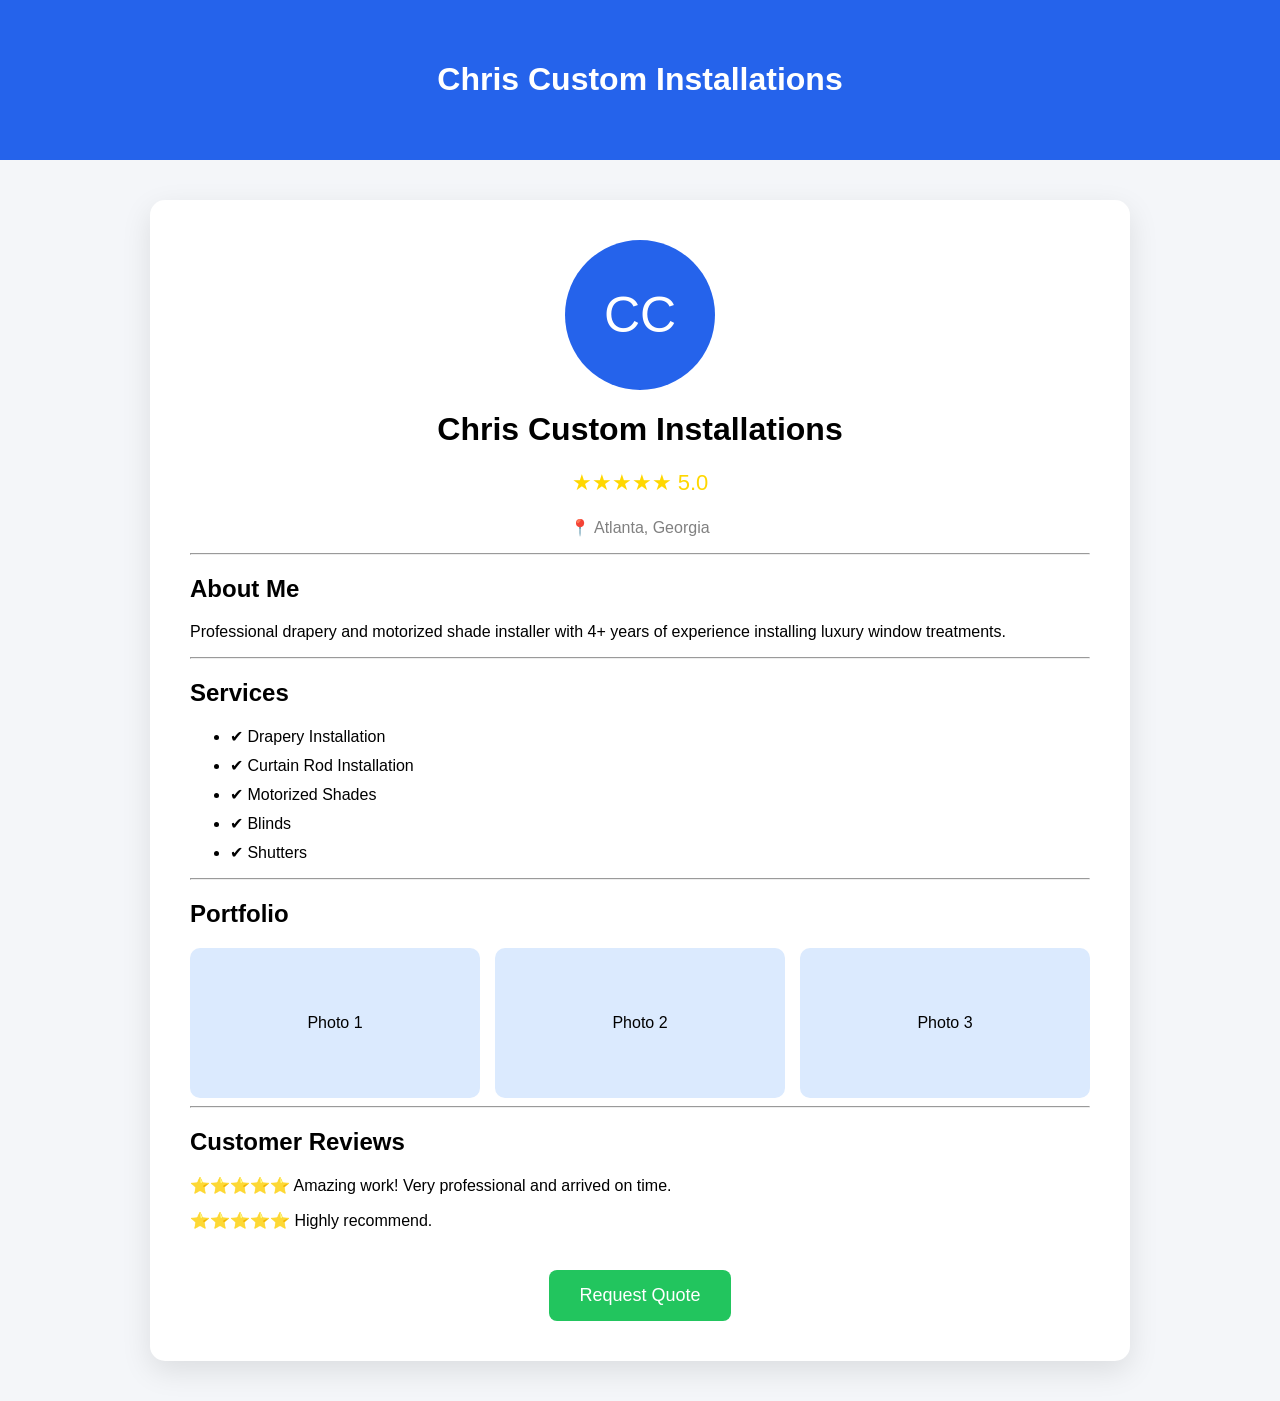
==== chris-profile.html @ 1016b338 "Add contractor profile page" ====
<!DOCTYPE html>
<html lang="en">
<head>
<meta charset="UTF-8">
<meta name="viewport" content="width=device-width, initial-scale=1.0">

<title>Chris Custom Installations</title>

<style>

body{
    margin:0;
    font-family:Arial,Helvetica,sans-serif;
    background:#f4f6f9;
}

header{
    background:#2563eb;
    color:white;
    text-align:center;
    padding:40px;
}

.profile{
    max-width:900px;
    margin:40px auto;
    background:white;
    padding:40px;
    border-radius:15px;
    box-shadow:0 10px 30px rgba(0,0,0,.1);
}

.photo{
    width:150px;
    height:150px;
    border-radius:50%;
    background:#2563eb;
    color:white;
    display:flex;
    justify-content:center;
    align-items:center;
    font-size:50px;
    margin:auto;
}

h1{
    text-align:center;
}

.rating{
    text-align:center;
    color:gold;
    font-size:22px;
}

.location{
    text-align:center;
    color:gray;
}

button{
    background:#22c55e;
    color:white;
    border:none;
    padding:15px 30px;
    border-radius:8px;
    font-size:18px;
    cursor:pointer;
}

.services li{
    margin-bottom:10px;
}

.gallery{
    display:grid;
    grid-template-columns:repeat(3,1fr);
    gap:15px;
}

.pic{
    background:#dbeafe;
    height:150px;
    border-radius:10px;
    display:flex;
    justify-content:center;
    align-items:center;
}

.quote{
    text-align:center;
    margin-top:40px;
}

</style>

</head>

<body>

<header>

<h1>Chris Custom Installations</h1>

</header>

<div class="profile">

<div class="photo">

CC

</div>

<h1>Chris Custom Installations</h1>

<p class="rating">

★★★★★ 5.0

</p>

<p class="location">

📍 Atlanta, Georgia

</p>

<hr>

<h2>About Me</h2>

<p>

Professional drapery and motorized shade installer with 4+ years of experience installing luxury window treatments.

</p>

<hr>

<h2>Services</h2>

<ul class="services">

<li>✔ Drapery Installation</li>

<li>✔ Curtain Rod Installation</li>

<li>✔ Motorized Shades</li>

<li>✔ Blinds</li>

<li>✔ Shutters</li>

</ul>

<hr>

<h2>Portfolio</h2>

<div class="gallery">

<div class="pic">Photo 1</div>

<div class="pic">Photo 2</div>

<div class="pic">Photo 3</div>

</div>

<hr>

<h2>Customer Reviews</h2>

<p>

⭐⭐⭐⭐⭐

Amazing work! Very professional and arrived on time.

</p>

<p>

⭐⭐⭐⭐⭐

Highly recommend.

</p>

<div class="quote">

<button onclick="alert('Quote system coming soon!')">

Request Quote

</button>

</div>

</div>

</body>

</html>
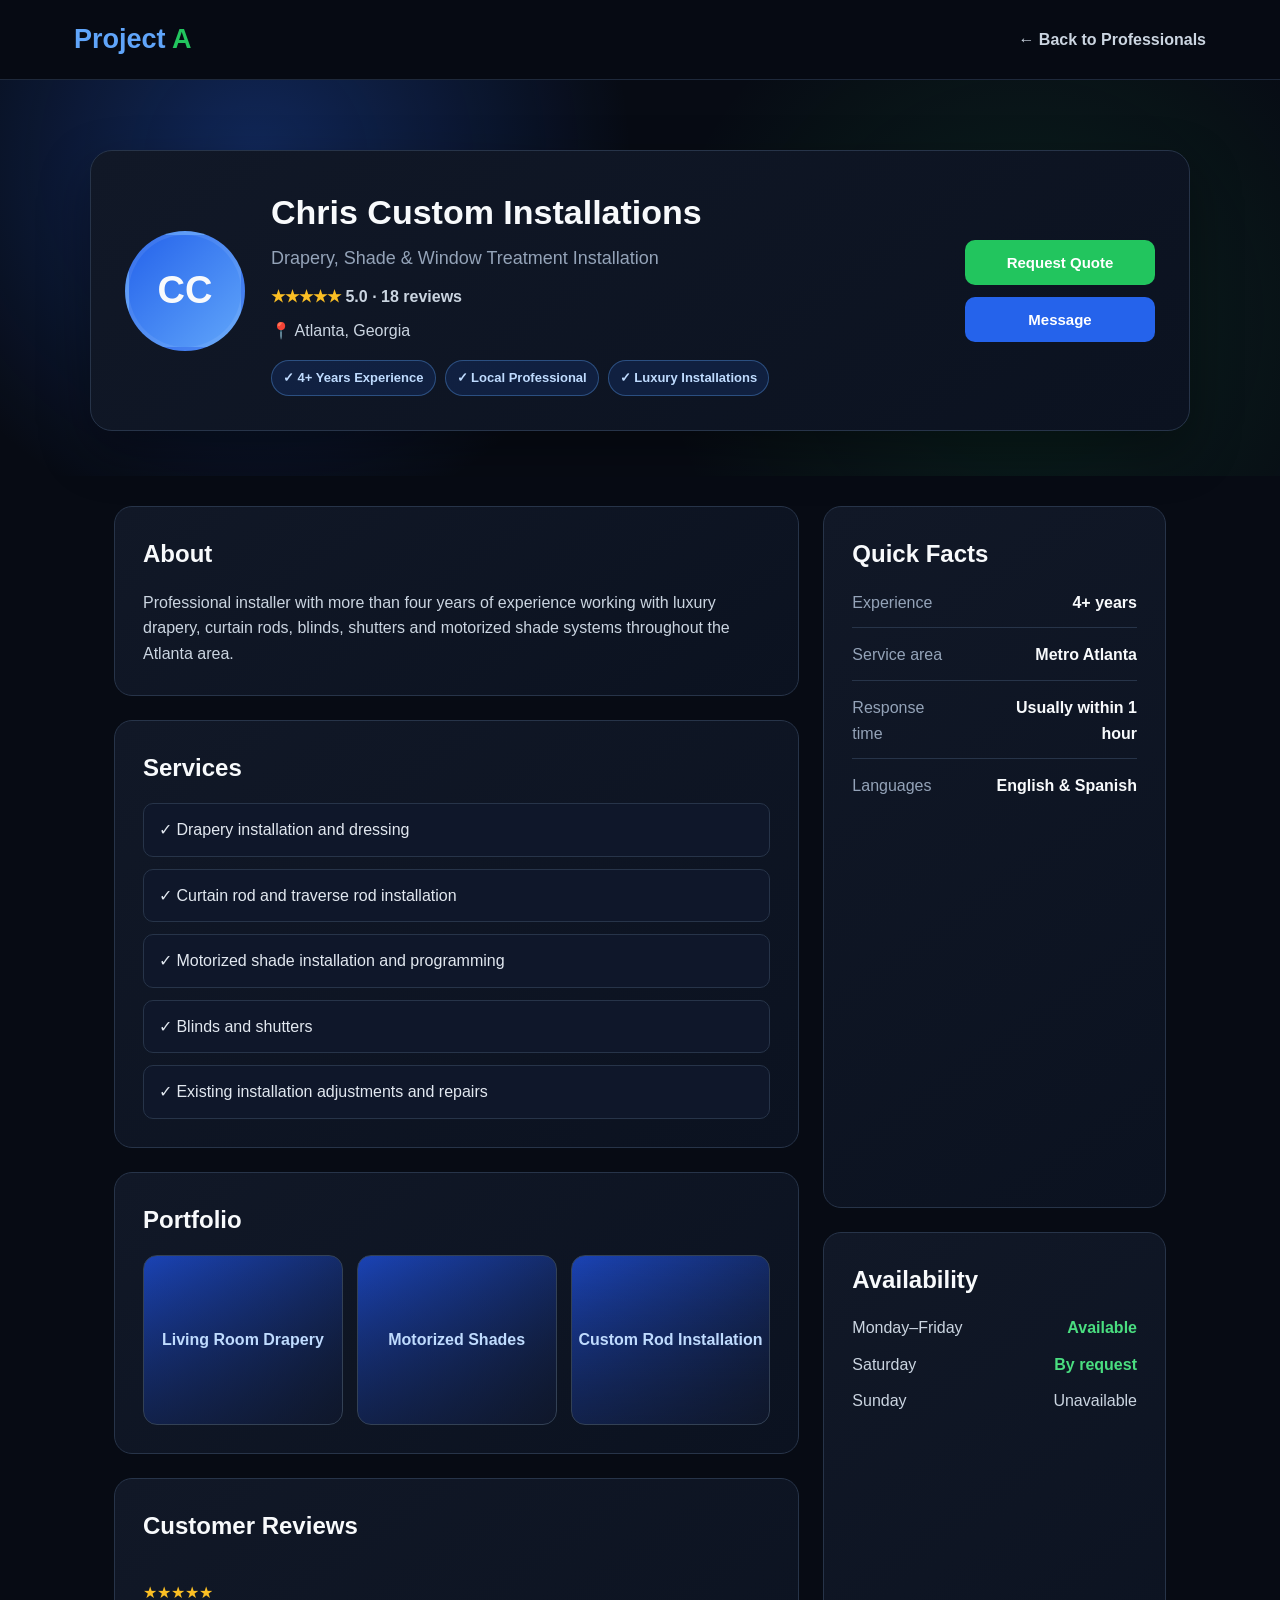
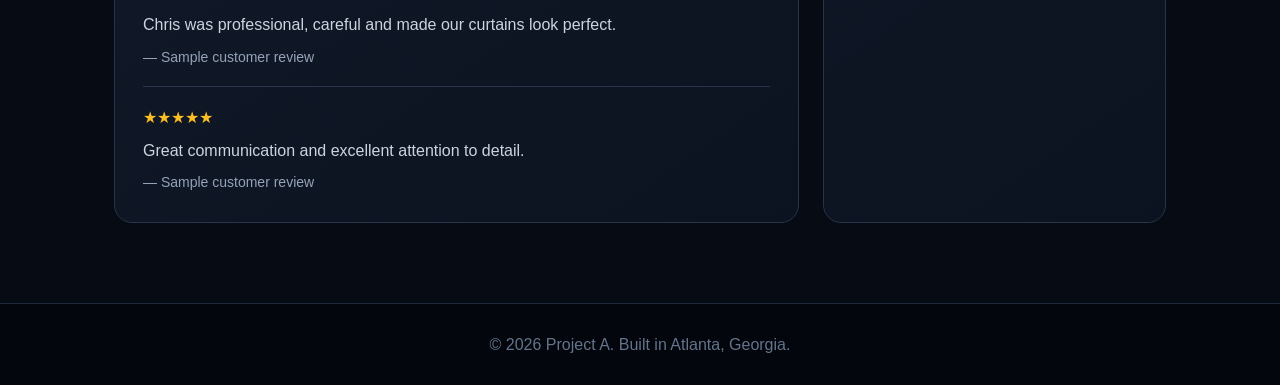
==== commit 12caba5d: "Redesign contractor profile in dark theme" ====
--- a/chris-profile.html
+++ b/chris-profile.html
@@ -1,205 +1,536 @@
 <!DOCTYPE html>
 <html lang="en">
 <head>
-<meta charset="UTF-8">
-<meta name="viewport" content="width=device-width, initial-scale=1.0">
-
-<title>Chris Custom Installations</title>
-
-<style>
-
-body{
-    margin:0;
-    font-family:Arial,Helvetica,sans-serif;
-    background:#f4f6f9;
-}
-
-header{
-    background:#2563eb;
-    color:white;
-    text-align:center;
-    padding:40px;
-}
-
-.profile{
-    max-width:900px;
-    margin:40px auto;
-    background:white;
-    padding:40px;
-    border-radius:15px;
-    box-shadow:0 10px 30px rgba(0,0,0,.1);
-}
-
-.photo{
-    width:150px;
-    height:150px;
-    border-radius:50%;
-    background:#2563eb;
-    color:white;
-    display:flex;
-    justify-content:center;
-    align-items:center;
-    font-size:50px;
-    margin:auto;
-}
-
-h1{
-    text-align:center;
-}
-
-.rating{
-    text-align:center;
-    color:gold;
-    font-size:22px;
-}
-
-.location{
-    text-align:center;
-    color:gray;
-}
-
-button{
-    background:#22c55e;
-    color:white;
-    border:none;
-    padding:15px 30px;
-    border-radius:8px;
-    font-size:18px;
-    cursor:pointer;
-}
-
-.services li{
-    margin-bottom:10px;
-}
-
-.gallery{
-    display:grid;
-    grid-template-columns:repeat(3,1fr);
-    gap:15px;
-}
-
-.pic{
-    background:#dbeafe;
-    height:150px;
-    border-radius:10px;
-    display:flex;
-    justify-content:center;
-    align-items:center;
-}
-
-.quote{
-    text-align:center;
-    margin-top:40px;
-}
-
-</style>
-
+    <meta charset="UTF-8">
+    <meta name="viewport" content="width=device-width, initial-scale=1.0">
+
+    <title>Chris Custom Installations | Project A</title>
+
+    <style>
+        * {
+            box-sizing: border-box;
+            margin: 0;
+            padding: 0;
+        }
+
+        html {
+            scroll-behavior: smooth;
+        }
+
+        body {
+            font-family: Arial, Helvetica, sans-serif;
+            background: #070b14;
+            color: #f8fafc;
+            line-height: 1.6;
+        }
+
+        a {
+            text-decoration: none;
+        }
+
+        header {
+            background: rgba(7, 11, 20, 0.94);
+            border-bottom: 1px solid #1e293b;
+            position: sticky;
+            top: 0;
+            z-index: 1000;
+            backdrop-filter: blur(12px);
+        }
+
+        nav {
+            max-width: 1180px;
+            margin: auto;
+            padding: 18px 24px;
+            display: flex;
+            justify-content: space-between;
+            align-items: center;
+            gap: 20px;
+        }
+
+        .logo {
+            color: #60a5fa;
+            font-size: 27px;
+            font-weight: 900;
+        }
+
+        .logo span {
+            color: #22c55e;
+        }
+
+        .back-link {
+            color: #cbd5e1;
+            font-weight: 700;
+        }
+
+        .back-link:hover {
+            color: white;
+        }
+
+        .profile-hero {
+            padding: 70px 24px 45px;
+            background:
+                radial-gradient(circle at 20% 20%, rgba(37, 99, 235, 0.32), transparent 35%),
+                radial-gradient(circle at 80% 60%, rgba(34, 197, 94, 0.13), transparent 35%),
+                #070b14;
+        }
+
+        .profile-shell {
+            max-width: 1100px;
+            margin: auto;
+        }
+
+        .profile-header-card {
+            background: linear-gradient(145deg, #111827, #0b1220);
+            border: 1px solid #273449;
+            border-radius: 22px;
+            padding: 34px;
+            display: grid;
+            grid-template-columns: auto 1fr auto;
+            gap: 26px;
+            align-items: center;
+            box-shadow: 0 20px 50px rgba(0, 0, 0, 0.35);
+        }
+
+        .profile-photo {
+            width: 120px;
+            height: 120px;
+            border-radius: 50%;
+            background: linear-gradient(135deg, #2563eb, #60a5fa);
+            display: grid;
+            place-items: center;
+            font-size: 38px;
+            font-weight: 900;
+            border: 4px solid rgba(255, 255, 255, 0.08);
+        }
+
+        .profile-main h1 {
+            font-size: 34px;
+            margin-bottom: 4px;
+        }
+
+        .service-title {
+            color: #94a3b8;
+            font-size: 18px;
+            margin-bottom: 12px;
+        }
+
+        .rating {
+            color: #fbbf24;
+            font-weight: 800;
+            margin-bottom: 8px;
+        }
+
+        .rating span,
+        .location {
+            color: #cbd5e1;
+        }
+
+        .badges {
+            display: flex;
+            flex-wrap: wrap;
+            gap: 9px;
+            margin-top: 16px;
+        }
+
+        .badge {
+            background: rgba(37, 99, 235, 0.15);
+            border: 1px solid rgba(96, 165, 250, 0.35);
+            color: #bfdbfe;
+            padding: 7px 11px;
+            border-radius: 999px;
+            font-size: 13px;
+            font-weight: 700;
+        }
+
+        .profile-actions {
+            display: flex;
+            flex-direction: column;
+            gap: 12px;
+            min-width: 190px;
+        }
+
+        .primary-button,
+        .secondary-button {
+            border: none;
+            border-radius: 10px;
+            padding: 14px 18px;
+            font-size: 15px;
+            font-weight: 800;
+            cursor: pointer;
+        }
+
+        .primary-button {
+            background: #22c55e;
+            color: white;
+        }
+
+        .primary-button:hover {
+            background: #16a34a;
+        }
+
+        .secondary-button {
+            background: #2563eb;
+            color: white;
+        }
+
+        .secondary-button:hover {
+            background: #1d4ed8;
+        }
+
+        main {
+            max-width: 1100px;
+            margin: auto;
+            padding: 30px 24px 80px;
+        }
+
+        .profile-grid {
+            display: grid;
+            grid-template-columns: 2fr 1fr;
+            gap: 24px;
+        }
+
+        .stack {
+            display: grid;
+            gap: 24px;
+        }
+
+        .card {
+            background: linear-gradient(145deg, #111827, #0b1220);
+            border: 1px solid #273449;
+            border-radius: 18px;
+            padding: 28px;
+        }
+
+        .card h2 {
+            font-size: 24px;
+            margin-bottom: 16px;
+        }
+
+        .card p {
+            color: #cbd5e1;
+        }
+
+        .services-list {
+            list-style: none;
+            display: grid;
+            gap: 12px;
+        }
+
+        .services-list li {
+            background: #0f172a;
+            border: 1px solid #273449;
+            border-radius: 10px;
+            padding: 13px 15px;
+            color: #e2e8f0;
+        }
+
+        .gallery {
+            display: grid;
+            grid-template-columns: repeat(3, 1fr);
+            gap: 14px;
+        }
+
+        .gallery-item {
+            min-height: 170px;
+            background:
+                linear-gradient(rgba(15, 23, 42, 0.2), rgba(15, 23, 42, 0.65)),
+                linear-gradient(135deg, #1d4ed8, #0f172a);
+            border: 1px solid #334155;
+            border-radius: 14px;
+            display: grid;
+            place-items: center;
+            color: #bfdbfe;
+            font-weight: 800;
+        }
+
+        .review {
+            padding: 18px 0;
+            border-bottom: 1px solid #273449;
+        }
+
+        .review:last-child {
+            border-bottom: none;
+            padding-bottom: 0;
+        }
+
+        .review-stars {
+            color: #fbbf24;
+            margin-bottom: 7px;
+        }
+
+        .review-name {
+            color: #94a3b8;
+            font-size: 14px;
+            margin-top: 8px;
+        }
+
+        .quick-facts {
+            list-style: none;
+            display: grid;
+            gap: 14px;
+        }
+
+        .quick-facts li {
+            display: flex;
+            justify-content: space-between;
+            gap: 18px;
+            border-bottom: 1px solid #273449;
+            padding-bottom: 12px;
+        }
+
+        .quick-facts li:last-child {
+            border-bottom: none;
+            padding-bottom: 0;
+        }
+
+        .fact-label {
+            color: #94a3b8;
+        }
+
+        .fact-value {
+            font-weight: 700;
+            text-align: right;
+        }
+
+        .availability {
+            display: grid;
+            gap: 11px;
+        }
+
+        .availability-row {
+            display: flex;
+            justify-content: space-between;
+            gap: 18px;
+            color: #cbd5e1;
+        }
+
+        .available {
+            color: #4ade80;
+            font-weight: 700;
+        }
+
+        footer {
+            background: #03060c;
+            border-top: 1px solid #1e293b;
+            color: #64748b;
+            text-align: center;
+            padding: 28px 20px;
+        }
+
+        @media (max-width: 850px) {
+            .profile-header-card {
+                grid-template-columns: 1fr;
+                text-align: center;
+            }
+
+            .profile-photo {
+                margin: auto;
+            }
+
+            .badges {
+                justify-content: center;
+            }
+
+            .profile-actions {
+                width: 100%;
+            }
+
+            .profile-grid {
+                grid-template-columns: 1fr;
+            }
+
+            .gallery {
+                grid-template-columns: 1fr;
+            }
+        }
+    </style>
 </head>
 
 <body>
 
 <header>
-
-<h1>Chris Custom Installations</h1>
-
+    <nav>
+        <div class="logo">Project <span>A</span></div>
+
+        <a href="index.html" class="back-link">
+            ← Back to Professionals
+        </a>
+    </nav>
 </header>
 
-<div class="profile">
-
-<div class="photo">
-
-CC
-
-</div>
-
-<h1>Chris Custom Installations</h1>
-
-<p class="rating">
-
-★★★★★ 5.0
-
-</p>
-
-<p class="location">
-
-📍 Atlanta, Georgia
-
-</p>
-
-<hr>
-
-<h2>About Me</h2>
-
-<p>
-
-Professional drapery and motorized shade installer with 4+ years of experience installing luxury window treatments.
-
-</p>
-
-<hr>
-
-<h2>Services</h2>
-
-<ul class="services">
-
-<li>✔ Drapery Installation</li>
-
-<li>✔ Curtain Rod Installation</li>
-
-<li>✔ Motorized Shades</li>
-
-<li>✔ Blinds</li>
-
-<li>✔ Shutters</li>
-
-</ul>
-
-<hr>
-
-<h2>Portfolio</h2>
-
-<div class="gallery">
-
-<div class="pic">Photo 1</div>
-
-<div class="pic">Photo 2</div>
-
-<div class="pic">Photo 3</div>
-
-</div>
-
-<hr>
-
-<h2>Customer Reviews</h2>
-
-<p>
-
-⭐⭐⭐⭐⭐
-
-Amazing work! Very professional and arrived on time.
-
-</p>
-
-<p>
-
-⭐⭐⭐⭐⭐
-
-Highly recommend.
-
-</p>
-
-<div class="quote">
-
-<button onclick="alert('Quote system coming soon!')">
-
-Request Quote
-
-</button>
-
-</div>
-
-</div>
+<section class="profile-hero">
+    <div class="profile-shell">
+
+        <div class="profile-header-card">
+
+            <div class="profile-photo">CC</div>
+
+            <div class="profile-main">
+                <h1>Chris Custom Installations</h1>
+
+                <p class="service-title">
+                    Drapery, Shade & Window Treatment Installation
+                </p>
+
+                <p class="rating">
+                    ★★★★★ <span>5.0 · 18 reviews</span>
+                </p>
+
+                <p class="location">
+                    📍 Atlanta, Georgia
+                </p>
+
+                <div class="badges">
+                    <span class="badge">✓ 4+ Years Experience</span>
+                    <span class="badge">✓ Local Professional</span>
+                    <span class="badge">✓ Luxury Installations</span>
+                </div>
+            </div>
+
+            <div class="profile-actions">
+                <button
+                    class="primary-button"
+                    onclick="showMessage('The quote form is coming next!')"
+                >
+                    Request Quote
+                </button>
+
+                <button
+                    class="secondary-button"
+                    onclick="showMessage('Messaging is coming next!')"
+                >
+                    Message
+                </button>
+            </div>
+
+        </div>
+    </div>
+</section>
+
+<main>
+
+    <div class="profile-grid">
+
+        <div class="stack">
+
+            <section class="card">
+                <h2>About</h2>
+
+                <p>
+                    Professional installer with more than four years of experience
+                    working with luxury drapery, curtain rods, blinds, shutters and
+                    motorized shade systems throughout the Atlanta area.
+                </p>
+            </section>
+
+            <section class="card">
+                <h2>Services</h2>
+
+                <ul class="services-list">
+                    <li>✓ Drapery installation and dressing</li>
+                    <li>✓ Curtain rod and traverse rod installation</li>
+                    <li>✓ Motorized shade installation and programming</li>
+                    <li>✓ Blinds and shutters</li>
+                    <li>✓ Existing installation adjustments and repairs</li>
+                </ul>
+            </section>
+
+            <section class="card">
+                <h2>Portfolio</h2>
+
+                <div class="gallery">
+                    <div class="gallery-item">Living Room Drapery</div>
+                    <div class="gallery-item">Motorized Shades</div>
+                    <div class="gallery-item">Custom Rod Installation</div>
+                </div>
+            </section>
+
+            <section class="card">
+                <h2>Customer Reviews</h2>
+
+                <div class="review">
+                    <div class="review-stars">★★★★★</div>
+                    <p>
+                        Chris was professional, careful and made our curtains look perfect.
+                    </p>
+                    <div class="review-name">— Sample customer review</div>
+                </div>
+
+                <div class="review">
+                    <div class="review-stars">★★★★★</div>
+                    <p>
+                        Great communication and excellent attention to detail.
+                    </p>
+                    <div class="review-name">— Sample customer review</div>
+                </div>
+            </section>
+
+        </div>
+
+        <aside class="stack">
+
+            <section class="card">
+                <h2>Quick Facts</h2>
+
+                <ul class="quick-facts">
+                    <li>
+                        <span class="fact-label">Experience</span>
+                        <span class="fact-value">4+ years</span>
+                    </li>
+
+                    <li>
+                        <span class="fact-label">Service area</span>
+                        <span class="fact-value">Metro Atlanta</span>
+                    </li>
+
+                    <li>
+                        <span class="fact-label">Response time</span>
+                        <span class="fact-value">Usually within 1 hour</span>
+                    </li>
+
+                    <li>
+                        <span class="fact-label">Languages</span>
+                        <span class="fact-value">English & Spanish</span>
+                    </li>
+                </ul>
+            </section>
+
+            <section class="card">
+                <h2>Availability</h2>
+
+                <div class="availability">
+                    <div class="availability-row">
+                        <span>Monday–Friday</span>
+                        <span class="available">Available</span>
+                    </div>
+
+                    <div class="availability-row">
+                        <span>Saturday</span>
+                        <span class="available">By request</span>
+                    </div>
+
+                    <div class="availability-row">
+                        <span>Sunday</span>
+                        <span>Unavailable</span>
+                    </div>
+                </div>
+            </section>
+
+        </aside>
+
+    </div>
+
+</main>
+
+<footer>
+    <p>© 2026 Project A. Built in Atlanta, Georgia.</p>
+</footer>
+
+<script>
+    function showMessage(message) {
+        alert(message);
+    }
+</script>
 
 </body>
-
-</html>
+</html>
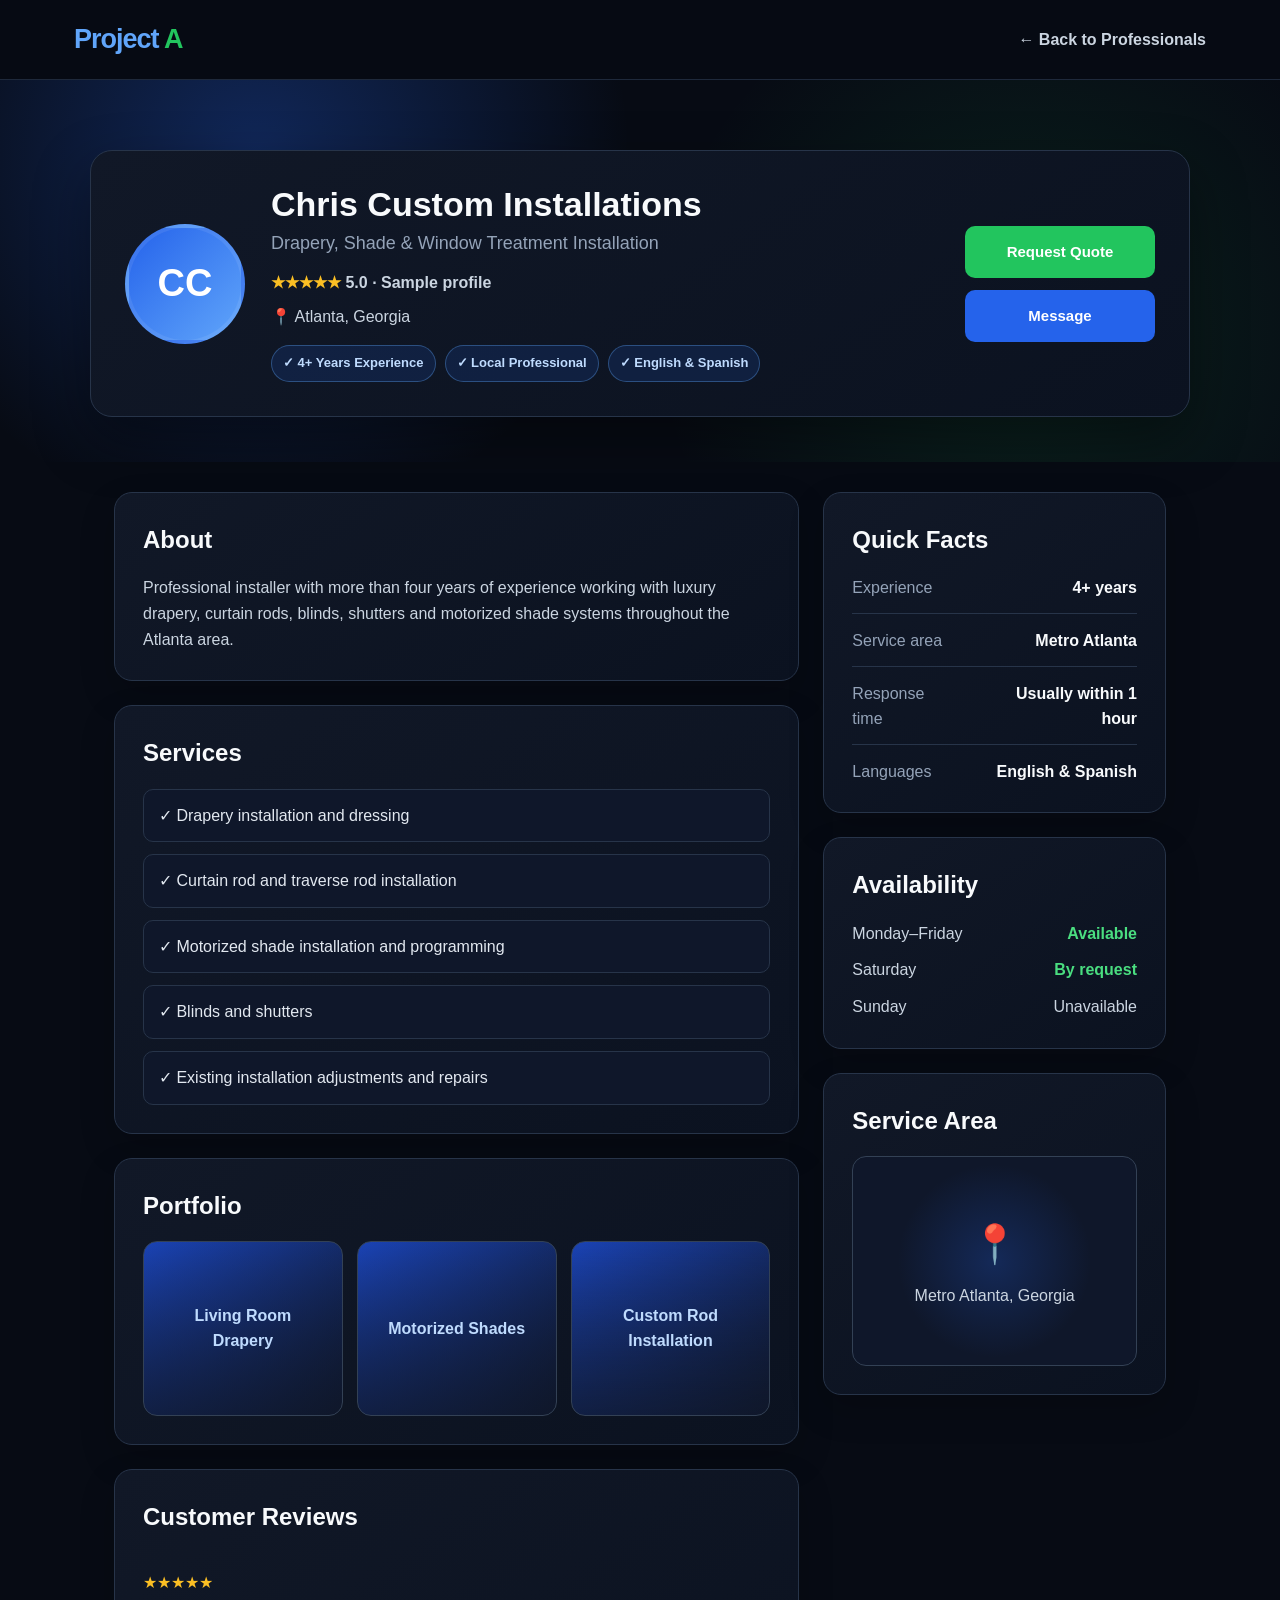
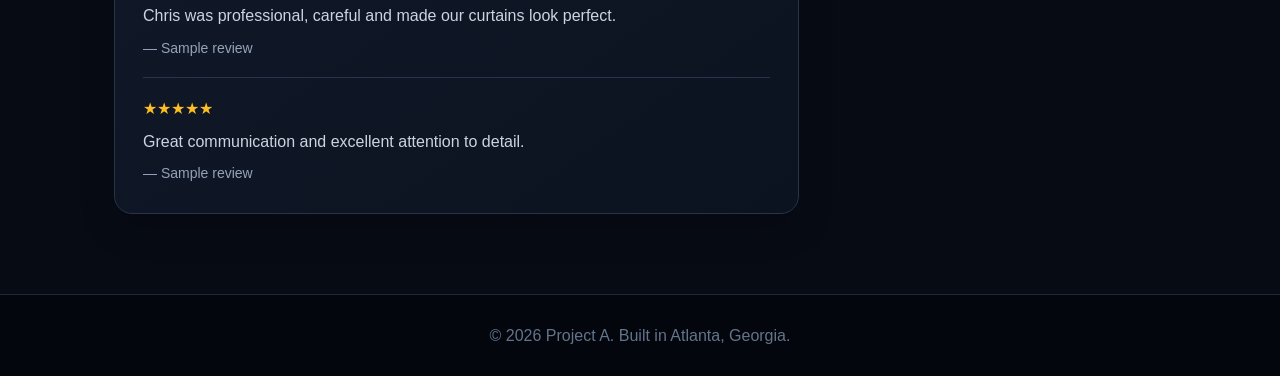
==== commit 6d58f988: "Rebuild profile and fix quote form" ====
--- a/chris-profile.html
+++ b/chris-profile.html
@@ -2,7 +2,11 @@
 <html lang="en">
 <head>
     <meta charset="UTF-8">
-    <meta name="viewport" content="width=device-width, initial-scale=1.0">
+
+    <meta
+        name="viewport"
+        content="width=device-width, initial-scale=1.0"
+    >
 
     <title>Chris Custom Installations | Project A</title>
 
@@ -18,23 +22,35 @@
         }
 
         body {
+            min-height: 100vh;
             font-family: Arial, Helvetica, sans-serif;
             background: #070b14;
             color: #f8fafc;
             line-height: 1.6;
         }
 
+        body.modal-open {
+            overflow: hidden;
+        }
+
         a {
             text-decoration: none;
         }
 
+        button,
+        input,
+        select,
+        textarea {
+            font: inherit;
+        }
+
         header {
-            background: rgba(7, 11, 20, 0.94);
-            border-bottom: 1px solid #1e293b;
             position: sticky;
             top: 0;
             z-index: 1000;
-            backdrop-filter: blur(12px);
+            background: rgba(7, 11, 20, 0.94);
+            border-bottom: 1px solid #1e293b;
+            backdrop-filter: blur(14px);
         }
 
         nav {
@@ -51,6 +67,7 @@
             color: #60a5fa;
             font-size: 27px;
             font-weight: 900;
+            letter-spacing: -1px;
         }
 
         .logo span {
@@ -60,6 +77,7 @@
         .back-link {
             color: #cbd5e1;
             font-weight: 700;
+            transition: 0.2s;
         }
 
         .back-link:hover {
@@ -69,8 +87,16 @@
         .profile-hero {
             padding: 70px 24px 45px;
             background:
-                radial-gradient(circle at 20% 20%, rgba(37, 99, 235, 0.32), transparent 35%),
-                radial-gradient(circle at 80% 60%, rgba(34, 197, 94, 0.13), transparent 35%),
+                radial-gradient(
+                    circle at 20% 20%,
+                    rgba(37, 99, 235, 0.32),
+                    transparent 35%
+                ),
+                radial-gradient(
+                    circle at 80% 65%,
+                    rgba(34, 197, 94, 0.13),
+                    transparent 35%
+                ),
                 #070b14;
         }
 
@@ -86,26 +112,28 @@
             padding: 34px;
             display: grid;
             grid-template-columns: auto 1fr auto;
+            align-items: center;
             gap: 26px;
-            align-items: center;
-            box-shadow: 0 20px 50px rgba(0, 0, 0, 0.35);
+            box-shadow: 0 22px 55px rgba(0, 0, 0, 0.38);
         }
 
         .profile-photo {
             width: 120px;
             height: 120px;
             border-radius: 50%;
+            display: grid;
+            place-items: center;
             background: linear-gradient(135deg, #2563eb, #60a5fa);
-            display: grid;
-            place-items: center;
+            border: 4px solid rgba(255, 255, 255, 0.08);
+            color: white;
             font-size: 38px;
             font-weight: 900;
-            border: 4px solid rgba(255, 255, 255, 0.08);
         }
 
         .profile-main h1 {
             font-size: 34px;
-            margin-bottom: 4px;
+            line-height: 1.15;
+            margin-bottom: 5px;
         }
 
         .service-title {
@@ -126,27 +154,27 @@
         }
 
         .badges {
+            margin-top: 16px;
             display: flex;
             flex-wrap: wrap;
             gap: 9px;
-            margin-top: 16px;
         }
 
         .badge {
+            padding: 7px 11px;
+            border-radius: 999px;
             background: rgba(37, 99, 235, 0.15);
             border: 1px solid rgba(96, 165, 250, 0.35);
             color: #bfdbfe;
-            padding: 7px 11px;
-            border-radius: 999px;
             font-size: 13px;
             font-weight: 700;
         }
 
         .profile-actions {
+            min-width: 190px;
             display: flex;
             flex-direction: column;
             gap: 12px;
-            min-width: 190px;
         }
 
         .primary-button,
@@ -154,27 +182,29 @@
             border: none;
             border-radius: 10px;
             padding: 14px 18px;
+            color: white;
             font-size: 15px;
             font-weight: 800;
             cursor: pointer;
+            transition: 0.2s;
         }
 
         .primary-button {
             background: #22c55e;
-            color: white;
         }
 
         .primary-button:hover {
             background: #16a34a;
+            transform: translateY(-2px);
         }
 
         .secondary-button {
             background: #2563eb;
-            color: white;
         }
 
         .secondary-button:hover {
             background: #1d4ed8;
+            transform: translateY(-2px);
         }
 
         main {
@@ -192,6 +222,7 @@
         .stack {
             display: grid;
             gap: 24px;
+            align-content: start;
         }
 
         .card {
@@ -199,6 +230,7 @@
             border: 1px solid #273449;
             border-radius: 18px;
             padding: 28px;
+            box-shadow: 0 15px 35px rgba(0, 0, 0, 0.18);
         }
 
         .card h2 {
@@ -217,10 +249,10 @@
         }
 
         .services-list li {
+            padding: 13px 15px;
             background: #0f172a;
             border: 1px solid #273449;
             border-radius: 10px;
-            padding: 13px 15px;
             color: #e2e8f0;
         }
 
@@ -231,16 +263,27 @@
         }
 
         .gallery-item {
-            min-height: 170px;
+            min-height: 175px;
+            padding: 18px;
+            display: grid;
+            place-items: center;
+            text-align: center;
             background:
-                linear-gradient(rgba(15, 23, 42, 0.2), rgba(15, 23, 42, 0.65)),
+                linear-gradient(
+                    rgba(15, 23, 42, 0.2),
+                    rgba(15, 23, 42, 0.72)
+                ),
                 linear-gradient(135deg, #1d4ed8, #0f172a);
             border: 1px solid #334155;
             border-radius: 14px;
-            display: grid;
-            place-items: center;
             color: #bfdbfe;
             font-weight: 800;
+            transition: 0.2s;
+        }
+
+        .gallery-item:hover {
+            transform: translateY(-4px);
+            border-color: #60a5fa;
         }
 
         .review {
@@ -271,16 +314,16 @@
         }
 
         .quick-facts li {
+            padding-bottom: 12px;
             display: flex;
             justify-content: space-between;
             gap: 18px;
             border-bottom: 1px solid #273449;
-            padding-bottom: 12px;
         }
 
         .quick-facts li:last-child {
+            padding-bottom: 0;
             border-bottom: none;
-            padding-bottom: 0;
         }
 
         .fact-label {
@@ -309,12 +352,196 @@
             font-weight: 700;
         }
 
+        .map-placeholder {
+            min-height: 210px;
+            display: grid;
+            place-items: center;
+            text-align: center;
+            border-radius: 14px;
+            border: 1px solid #334155;
+            background:
+                radial-gradient(
+                    circle at center,
+                    rgba(37, 99, 235, 0.24),
+                    transparent 55%
+                ),
+                #0f172a;
+        }
+
+        .map-placeholder div {
+            color: #cbd5e1;
+        }
+
+        .map-icon {
+            display: block;
+            font-size: 38px;
+            margin-bottom: 8px;
+        }
+
         footer {
+            padding: 28px 20px;
             background: #03060c;
             border-top: 1px solid #1e293b;
             color: #64748b;
             text-align: center;
-            padding: 28px 20px;
+        }
+
+        .quote-modal {
+            position: fixed;
+            inset: 0;
+            z-index: 2000;
+            display: none;
+            align-items: center;
+            justify-content: center;
+            padding: 20px;
+            background: rgba(2, 6, 12, 0.84);
+            backdrop-filter: blur(8px);
+        }
+
+        .quote-modal.open {
+            display: flex;
+        }
+
+        .quote-modal-content {
+            position: relative;
+            width: min(760px, 100%);
+            max-height: 92vh;
+            overflow-y: auto;
+            padding: 34px;
+            background: linear-gradient(145deg, #111827, #0b1220);
+            border: 1px solid #334155;
+            border-radius: 20px;
+            box-shadow: 0 28px 80px rgba(0, 0, 0, 0.6);
+        }
+
+        .quote-modal-content h2 {
+            font-size: 30px;
+            margin-bottom: 5px;
+        }
+
+        .form-intro {
+            color: #94a3b8;
+            margin-bottom: 25px;
+        }
+
+        .close-modal {
+            position: absolute;
+            top: 12px;
+            right: 18px;
+            border: none;
+            background: transparent;
+            color: #cbd5e1;
+            font-size: 35px;
+            cursor: pointer;
+        }
+
+        .close-modal:hover {
+            color: white;
+        }
+
+        .form-grid {
+            display: grid;
+            grid-template-columns: repeat(2, 1fr);
+            gap: 18px;
+        }
+
+        .form-group {
+            display: grid;
+            gap: 8px;
+            margin-bottom: 18px;
+        }
+
+        .form-group label {
+            color: #e2e8f0;
+            font-weight: 700;
+        }
+
+        .form-group input,
+        .form-group select,
+        .form-group textarea {
+            width: 100%;
+            padding: 13px 14px;
+            outline: none;
+            border: 1px solid #334155;
+            border-radius: 10px;
+            background: #0f172a;
+            color: white;
+        }
+
+        .form-group input:focus,
+        .form-group select:focus,
+        .form-group textarea:focus {
+            border-color: #60a5fa;
+            box-shadow: 0 0 0 3px rgba(96, 165, 250, 0.14);
+        }
+
+        .form-group input::placeholder,
+        .form-group textarea::placeholder {
+            color: #64748b;
+        }
+
+        .form-group small {
+            color: #94a3b8;
+        }
+
+        .submit-quote-button {
+            width: 100%;
+            padding: 15px;
+            border: none;
+            border-radius: 10px;
+            background: #22c55e;
+            color: white;
+            font-size: 16px;
+            font-weight: 800;
+            cursor: pointer;
+        }
+
+        .submit-quote-button:hover {
+            background: #16a34a;
+        }
+
+        .quote-success {
+            display: none;
+            padding: 25px 5px 5px;
+            text-align: center;
+        }
+
+        .quote-success.show {
+            display: block;
+        }
+
+        .success-icon {
+            width: 65px;
+            height: 65px;
+            margin: 0 auto 16px;
+            display: grid;
+            place-items: center;
+            border-radius: 50%;
+            background: rgba(34, 197, 94, 0.15);
+            border: 1px solid #22c55e;
+            color: #4ade80;
+            font-size: 32px;
+            font-weight: 900;
+        }
+
+        .quote-success h3 {
+            font-size: 25px;
+            margin-bottom: 8px;
+        }
+
+        .quote-success p {
+            color: #94a3b8;
+            margin-bottom: 20px;
+        }
+
+        .quote-success button {
+            padding: 12px 24px;
+            border: none;
+            border-radius: 9px;
+            background: #2563eb;
+            color: white;
+            font-weight: 800;
+            cursor: pointer;
         }
 
         @media (max-width: 850px) {
@@ -342,9 +569,44 @@
             .gallery {
                 grid-template-columns: 1fr;
             }
+
+            .form-grid {
+                grid-template-columns: 1fr;
+            }
+
+            .quote-modal-content {
+                padding: 28px 20px;
+            }
+        }
+
+        @media (max-width: 550px) {
+            nav {
+                align-items: flex-start;
+                flex-direction: column;
+            }
+
+            .profile-hero {
+                padding: 45px 16px 28px;
+            }
+
+            .profile-header-card {
+                padding: 25px 18px;
+            }
+
+            .profile-main h1 {
+                font-size: 28px;
+            }
+
+            main {
+                padding: 24px 16px 60px;
+            }
+
+            .card {
+                padding: 22px 18px;
+            }
         }
     </style>
-</head>
+    </head>
 
 <body>
 
@@ -373,7 +635,7 @@
                 </p>
 
                 <p class="rating">
-                    ★★★★★ <span>5.0 · 18 reviews</span>
+                    ★★★★★ <span>5.0 · Sample profile</span>
                 </p>
 
                 <p class="location">
@@ -383,21 +645,23 @@
                 <div class="badges">
                     <span class="badge">✓ 4+ Years Experience</span>
                     <span class="badge">✓ Local Professional</span>
-                    <span class="badge">✓ Luxury Installations</span>
+                    <span class="badge">✓ English & Spanish</span>
                 </div>
             </div>
 
             <div class="profile-actions">
                 <button
                     class="primary-button"
-                    onclick="showMessage('The quote form is coming next!')"
+                    type="button"
+                    onclick="openQuoteForm()"
                 >
                     Request Quote
                 </button>
 
                 <button
                     class="secondary-button"
-                    onclick="showMessage('Messaging is coming next!')"
+                    type="button"
+                    onclick="showMessage('Messaging will be connected later.')"
                 >
                     Message
                 </button>
@@ -439,9 +703,17 @@
                 <h2>Portfolio</h2>
 
                 <div class="gallery">
-                    <div class="gallery-item">Living Room Drapery</div>
-                    <div class="gallery-item">Motorized Shades</div>
-                    <div class="gallery-item">Custom Rod Installation</div>
+                    <div class="gallery-item">
+                        Living Room Drapery
+                    </div>
+
+                    <div class="gallery-item">
+                        Motorized Shades
+                    </div>
+
+                    <div class="gallery-item">
+                        Custom Rod Installation
+                    </div>
                 </div>
             </section>
 
@@ -450,18 +722,26 @@
 
                 <div class="review">
                     <div class="review-stars">★★★★★</div>
+
                     <p>
                         Chris was professional, careful and made our curtains look perfect.
                     </p>
-                    <div class="review-name">— Sample customer review</div>
+
+                    <div class="review-name">
+                        — Sample review
+                    </div>
                 </div>
 
                 <div class="review">
                     <div class="review-stars">★★★★★</div>
+
                     <p>
                         Great communication and excellent attention to detail.
                     </p>
-                    <div class="review-name">— Sample customer review</div>
+
+                    <div class="review-name">
+                        — Sample review
+                    </div>
                 </div>
             </section>
 
@@ -499,6 +779,7 @@
                 <h2>Availability</h2>
 
                 <div class="availability">
+
                     <div class="availability-row">
                         <span>Monday–Friday</span>
                         <span class="available">Available</span>
@@ -513,6 +794,18 @@
                         <span>Sunday</span>
                         <span>Unavailable</span>
                     </div>
+
+                </div>
+            </section>
+
+            <section class="card">
+                <h2>Service Area</h2>
+
+                <div class="map-placeholder">
+                    <div>
+                        <span class="map-icon">📍</span>
+                        Metro Atlanta, Georgia
+                    </div>
                 </div>
             </section>
 
@@ -525,11 +818,220 @@
 <footer>
     <p>© 2026 Project A. Built in Atlanta, Georgia.</p>
 </footer>
+
+<div class="quote-modal" id="quoteModal">
+
+    <div class="quote-modal-content">
+
+        <button
+            class="close-modal"
+            type="button"
+            onclick="closeQuoteForm()"
+            aria-label="Close quote form"
+        >
+            ×
+        </button>
+
+        <h2>Request a Quote</h2>
+
+        <p class="form-intro">
+            Tell Chris about your project and preferred date.
+        </p>
+
+        <form id="quoteForm" onsubmit="submitQuote(event)">
+
+            <div class="form-grid">
+
+                <div class="form-group">
+                    <label for="customerName">Full Name</label>
+
+                    <input
+                        id="customerName"
+                        name="customerName"
+                        type="text"
+                        placeholder="Your name"
+                        required
+                    >
+                </div>
+
+                <div class="form-group">
+                    <label for="customerPhone">Phone Number</label>
+
+                    <input
+                        id="customerPhone"
+                        name="customerPhone"
+                        type="tel"
+                        placeholder="(404) 555-0123"
+                        required
+                    >
+                </div>
+
+                <div class="form-group">
+                    <label for="customerEmail">Email</label>
+
+                    <input
+                        id="customerEmail"
+                        name="customerEmail"
+                        type="email"
+                        placeholder="you@example.com"
+                        required
+                    >
+                </div>
+
+                <div class="form-group">
+                    <label for="serviceNeeded">Service Needed</label>
+
+                    <select
+                        id="serviceNeeded"
+                        name="serviceNeeded"
+                        required
+                    >
+                        <option value="">Choose a service</option>
+                        <option>Drapery Installation</option>
+                        <option>Curtain Rod Installation</option>
+                        <option>Motorized Shades</option>
+                        <option>Blinds or Shutters</option>
+                        <option>Repair or Adjustment</option>
+                        <option>Other</option>
+                    </select>
+                </div>
+
+                <div class="form-group">
+                    <label for="preferredDate">Preferred Date</label>
+
+                    <input
+                        id="preferredDate"
+                        name="preferredDate"
+                        type="date"
+                        required
+                    >
+                </div>
+
+                <div class="form-group">
+                    <label for="projectLocation">Project ZIP Code</label>
+
+                    <input
+                        id="projectLocation"
+                        name="projectLocation"
+                        type="text"
+                        inputmode="numeric"
+                        maxlength="10"
+                        placeholder="30319"
+                        required
+                    >
+                </div>
+
+            </div>
+
+            <div class="form-group">
+                <label for="jobDescription">Describe the Job</label>
+
+                <textarea
+                    id="jobDescription"
+                    name="jobDescription"
+                    rows="5"
+                    placeholder="Tell us what needs to be installed, repaired or adjusted..."
+                    required
+                ></textarea>
+            </div>
+
+            <div class="form-group">
+                <label for="jobPhotos">Add Photos</label>
+
+                <input
+                    id="jobPhotos"
+                    name="jobPhotos"
+                    type="file"
+                    accept="image/*"
+                    multiple
+                >
+
+                <small>
+                    Photos are selected only for this demo and are not uploaded yet.
+                </small>
+            </div>
+
+            <button
+                class="submit-quote-button"
+                type="submit"
+            >
+                Send Quote Request
+            </button>
+
+        </form>
+
+        <div class="quote-success" id="quoteSuccess">
+
+            <div class="success-icon">✓</div>
+
+            <h3>Quote request created!</h3>
+
+            <p>
+                This demo is working. Later, we can connect it to email
+                or a database so Chris receives the request.
+            </p>
+
+            <button
+                type="button"
+                onclick="closeQuoteForm()"
+            >
+                Close
+            </button>
+
+        </div>
+
+    </div>
+
+</div>
 
 <script>
     function showMessage(message) {
         alert(message);
     }
+
+    function openQuoteForm() {
+        const modal = document.getElementById("quoteModal");
+
+        modal.classList.add("open");
+        document.body.classList.add("modal-open");
+    }
+
+    function closeQuoteForm() {
+        const modal = document.getElementById("quoteModal");
+        const form = document.getElementById("quoteForm");
+        const successMessage = document.getElementById("quoteSuccess");
+
+        modal.classList.remove("open");
+        document.body.classList.remove("modal-open");
+
+        form.style.display = "block";
+        successMessage.classList.remove("show");
+    }
+
+    function submitQuote(event) {
+        event.preventDefault();
+
+        const form = document.getElementById("quoteForm");
+        const successMessage = document.getElementById("quoteSuccess");
+
+        form.style.display = "none";
+        successMessage.classList.add("show");
+        form.reset();
+    }
+
+    window.addEventListener("click", function(event) {
+        const modal = document.getElementById("quoteModal");
+
+        if (event.target === modal) {
+            closeQuoteForm();
+        }
+    });
+
+    window.addEventListener("keydown", function(event) {
+        if (event.key === "Escape") {
+            closeQuoteForm();
+        }
+    });
 </script>
 
 </body>
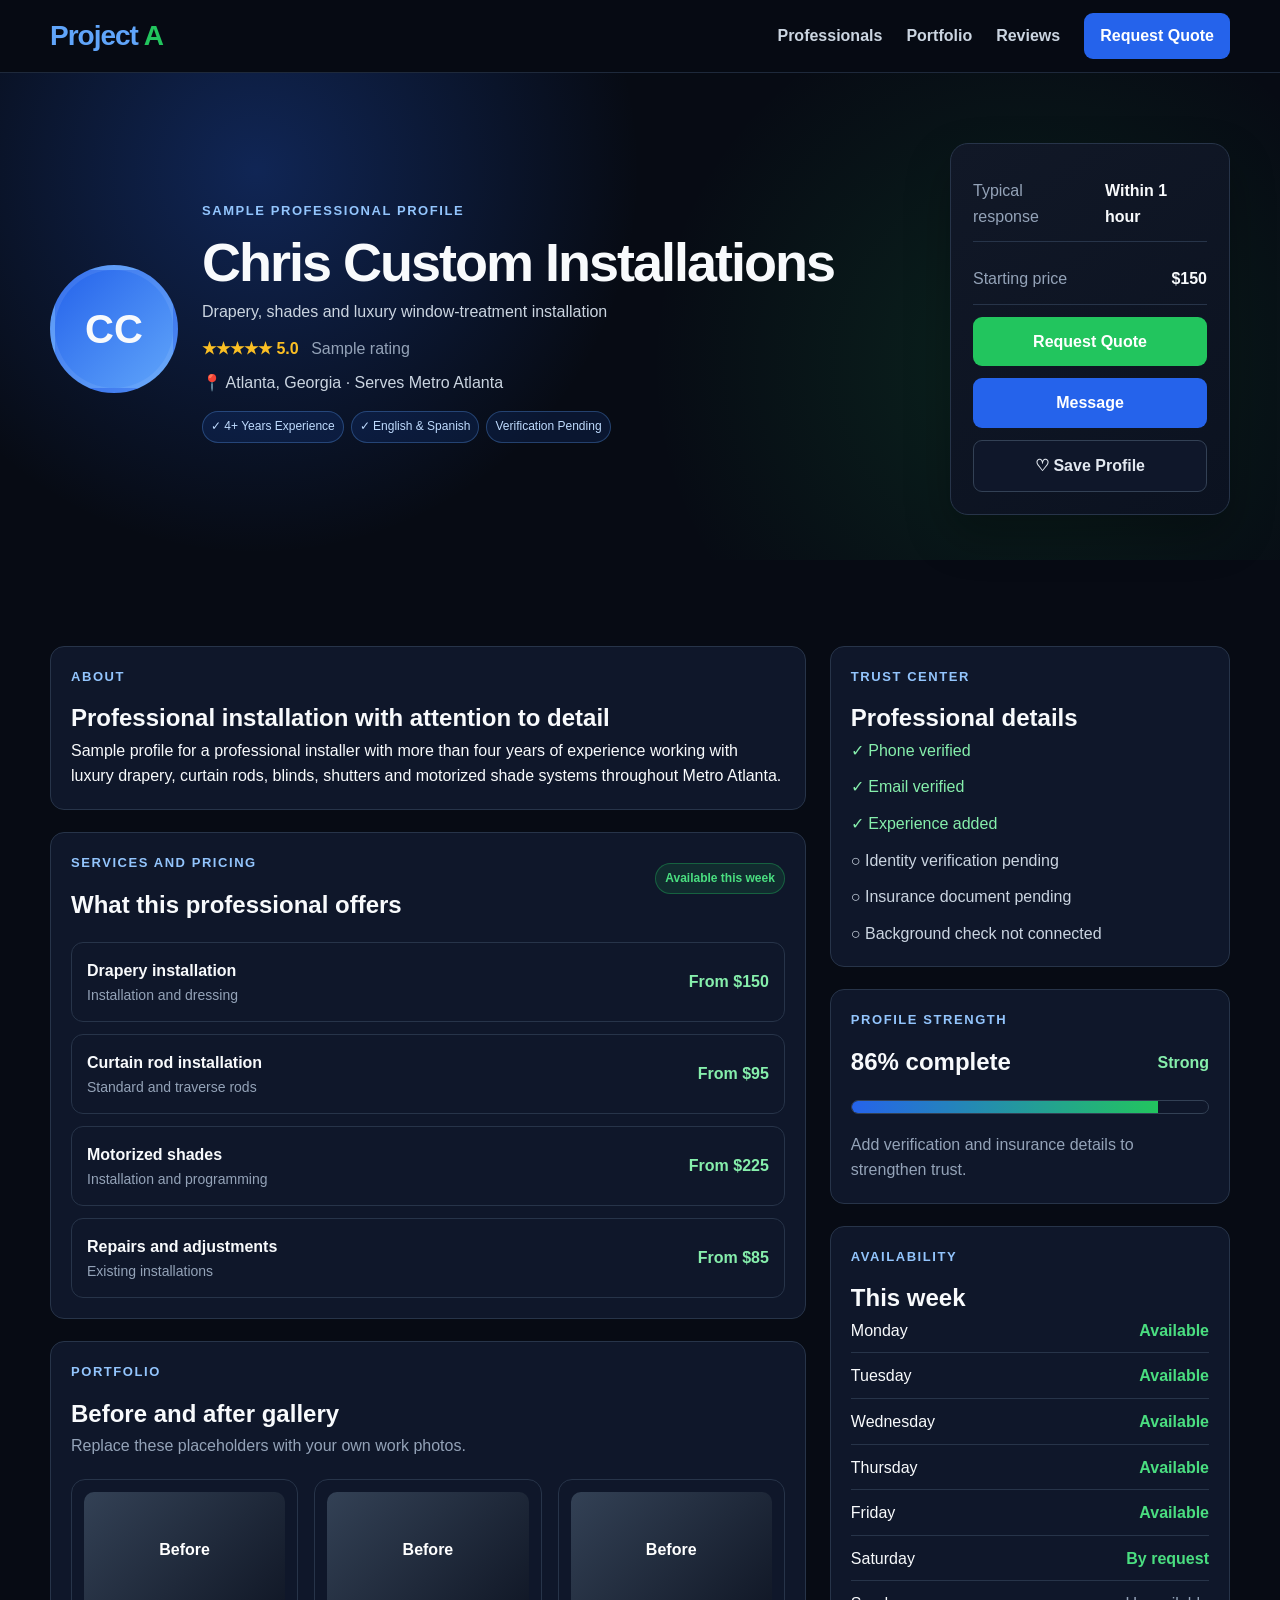
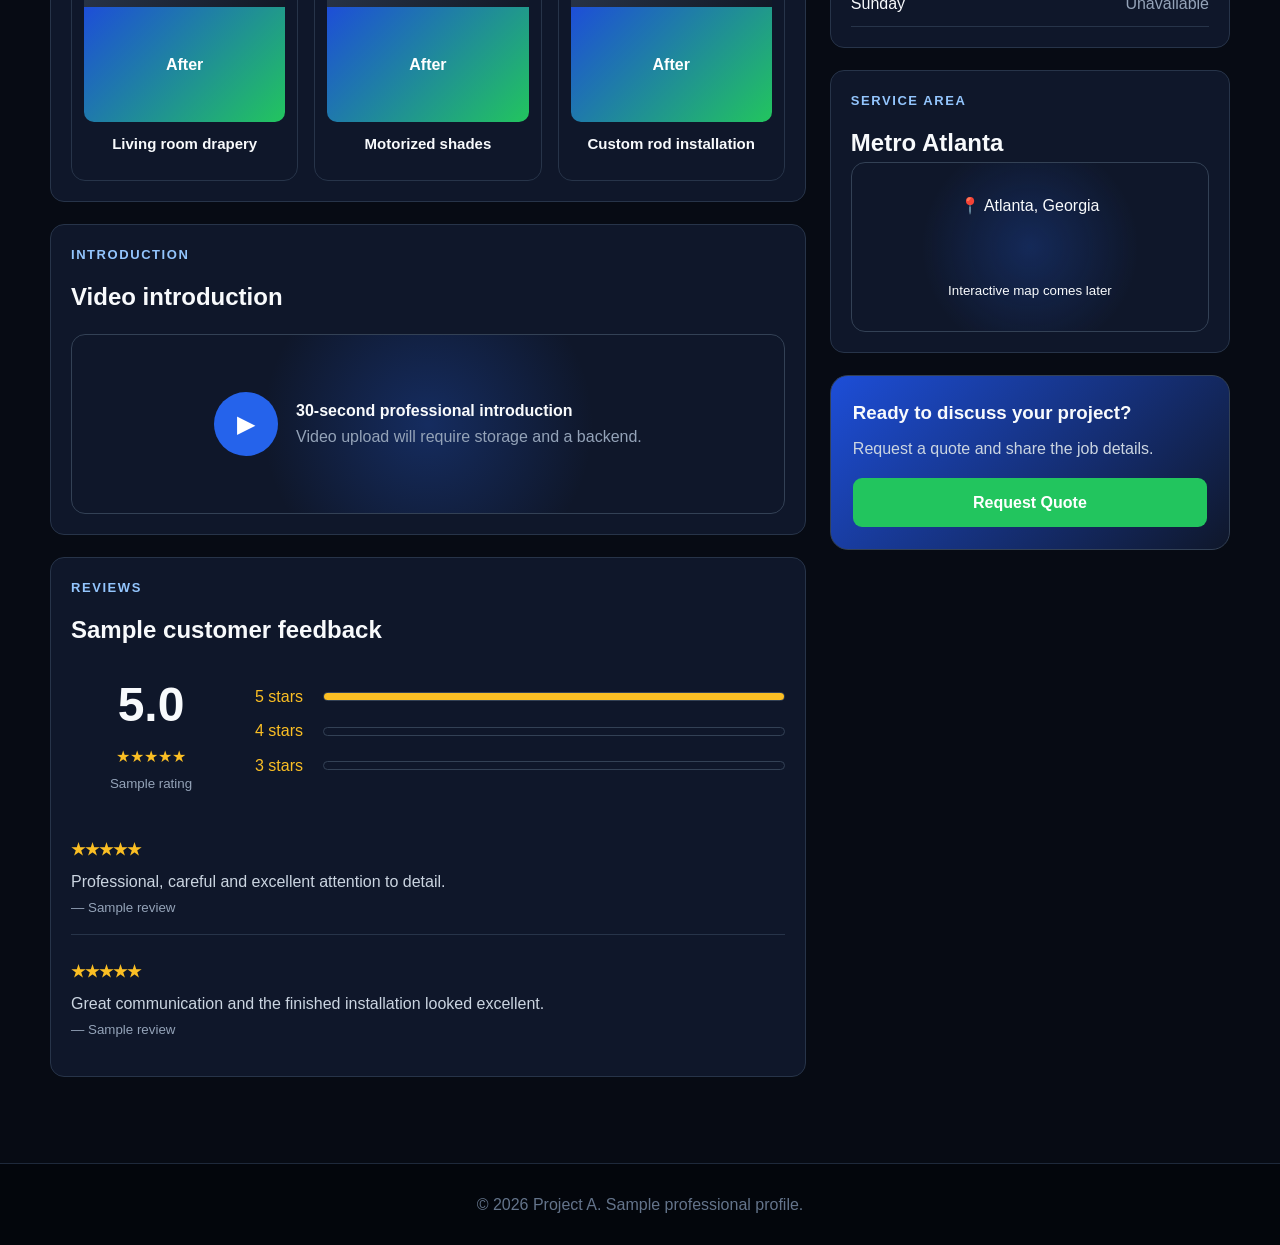
==== commit 292cf44c: "Add polished professional profile" ====
--- a/chris-profile.html
+++ b/chris-profile.html
@@ -1,1038 +1,121 @@
 <!DOCTYPE html>
 <html lang="en">
 <head>
-    <meta charset="UTF-8">
-
-    <meta
-        name="viewport"
-        content="width=device-width, initial-scale=1.0"
-    >
-
-    <title>Chris Custom Installations | Project A</title>
-
-    <style>
-        * {
-            box-sizing: border-box;
-            margin: 0;
-            padding: 0;
-        }
-
-        html {
-            scroll-behavior: smooth;
-        }
-
-        body {
-            min-height: 100vh;
-            font-family: Arial, Helvetica, sans-serif;
-            background: #070b14;
-            color: #f8fafc;
-            line-height: 1.6;
-        }
-
-        body.modal-open {
-            overflow: hidden;
-        }
-
-        a {
-            text-decoration: none;
-        }
-
-        button,
-        input,
-        select,
-        textarea {
-            font: inherit;
-        }
-
-        header {
-            position: sticky;
-            top: 0;
-            z-index: 1000;
-            background: rgba(7, 11, 20, 0.94);
-            border-bottom: 1px solid #1e293b;
-            backdrop-filter: blur(14px);
-        }
-
-        nav {
-            max-width: 1180px;
-            margin: auto;
-            padding: 18px 24px;
-            display: flex;
-            justify-content: space-between;
-            align-items: center;
-            gap: 20px;
-        }
-
-        .logo {
-            color: #60a5fa;
-            font-size: 27px;
-            font-weight: 900;
-            letter-spacing: -1px;
-        }
-
-        .logo span {
-            color: #22c55e;
-        }
-
-        .back-link {
-            color: #cbd5e1;
-            font-weight: 700;
-            transition: 0.2s;
-        }
-
-        .back-link:hover {
-            color: white;
-        }
-
-        .profile-hero {
-            padding: 70px 24px 45px;
-            background:
-                radial-gradient(
-                    circle at 20% 20%,
-                    rgba(37, 99, 235, 0.32),
-                    transparent 35%
-                ),
-                radial-gradient(
-                    circle at 80% 65%,
-                    rgba(34, 197, 94, 0.13),
-                    transparent 35%
-                ),
-                #070b14;
-        }
-
-        .profile-shell {
-            max-width: 1100px;
-            margin: auto;
-        }
-
-        .profile-header-card {
-            background: linear-gradient(145deg, #111827, #0b1220);
-            border: 1px solid #273449;
-            border-radius: 22px;
-            padding: 34px;
-            display: grid;
-            grid-template-columns: auto 1fr auto;
-            align-items: center;
-            gap: 26px;
-            box-shadow: 0 22px 55px rgba(0, 0, 0, 0.38);
-        }
-
-        .profile-photo {
-            width: 120px;
-            height: 120px;
-            border-radius: 50%;
-            display: grid;
-            place-items: center;
-            background: linear-gradient(135deg, #2563eb, #60a5fa);
-            border: 4px solid rgba(255, 255, 255, 0.08);
-            color: white;
-            font-size: 38px;
-            font-weight: 900;
-        }
-
-        .profile-main h1 {
-            font-size: 34px;
-            line-height: 1.15;
-            margin-bottom: 5px;
-        }
-
-        .service-title {
-            color: #94a3b8;
-            font-size: 18px;
-            margin-bottom: 12px;
-        }
-
-        .rating {
-            color: #fbbf24;
-            font-weight: 800;
-            margin-bottom: 8px;
-        }
-
-        .rating span,
-        .location {
-            color: #cbd5e1;
-        }
-
-        .badges {
-            margin-top: 16px;
-            display: flex;
-            flex-wrap: wrap;
-            gap: 9px;
-        }
-
-        .badge {
-            padding: 7px 11px;
-            border-radius: 999px;
-            background: rgba(37, 99, 235, 0.15);
-            border: 1px solid rgba(96, 165, 250, 0.35);
-            color: #bfdbfe;
-            font-size: 13px;
-            font-weight: 700;
-        }
-
-        .profile-actions {
-            min-width: 190px;
-            display: flex;
-            flex-direction: column;
-            gap: 12px;
-        }
-
-        .primary-button,
-        .secondary-button {
-            border: none;
-            border-radius: 10px;
-            padding: 14px 18px;
-            color: white;
-            font-size: 15px;
-            font-weight: 800;
-            cursor: pointer;
-            transition: 0.2s;
-        }
-
-        .primary-button {
-            background: #22c55e;
-        }
-
-        .primary-button:hover {
-            background: #16a34a;
-            transform: translateY(-2px);
-        }
-
-        .secondary-button {
-            background: #2563eb;
-        }
-
-        .secondary-button:hover {
-            background: #1d4ed8;
-            transform: translateY(-2px);
-        }
-
-        main {
-            max-width: 1100px;
-            margin: auto;
-            padding: 30px 24px 80px;
-        }
-
-        .profile-grid {
-            display: grid;
-            grid-template-columns: 2fr 1fr;
-            gap: 24px;
-        }
-
-        .stack {
-            display: grid;
-            gap: 24px;
-            align-content: start;
-        }
-
-        .card {
-            background: linear-gradient(145deg, #111827, #0b1220);
-            border: 1px solid #273449;
-            border-radius: 18px;
-            padding: 28px;
-            box-shadow: 0 15px 35px rgba(0, 0, 0, 0.18);
-        }
-
-        .card h2 {
-            font-size: 24px;
-            margin-bottom: 16px;
-        }
-
-        .card p {
-            color: #cbd5e1;
-        }
-
-        .services-list {
-            list-style: none;
-            display: grid;
-            gap: 12px;
-        }
-
-        .services-list li {
-            padding: 13px 15px;
-            background: #0f172a;
-            border: 1px solid #273449;
-            border-radius: 10px;
-            color: #e2e8f0;
-        }
-
-        .gallery {
-            display: grid;
-            grid-template-columns: repeat(3, 1fr);
-            gap: 14px;
-        }
-
-        .gallery-item {
-            min-height: 175px;
-            padding: 18px;
-            display: grid;
-            place-items: center;
-            text-align: center;
-            background:
-                linear-gradient(
-                    rgba(15, 23, 42, 0.2),
-                    rgba(15, 23, 42, 0.72)
-                ),
-                linear-gradient(135deg, #1d4ed8, #0f172a);
-            border: 1px solid #334155;
-            border-radius: 14px;
-            color: #bfdbfe;
-            font-weight: 800;
-            transition: 0.2s;
-        }
-
-        .gallery-item:hover {
-            transform: translateY(-4px);
-            border-color: #60a5fa;
-        }
-
-        .review {
-            padding: 18px 0;
-            border-bottom: 1px solid #273449;
-        }
-
-        .review:last-child {
-            border-bottom: none;
-            padding-bottom: 0;
-        }
-
-        .review-stars {
-            color: #fbbf24;
-            margin-bottom: 7px;
-        }
-
-        .review-name {
-            color: #94a3b8;
-            font-size: 14px;
-            margin-top: 8px;
-        }
-
-        .quick-facts {
-            list-style: none;
-            display: grid;
-            gap: 14px;
-        }
-
-        .quick-facts li {
-            padding-bottom: 12px;
-            display: flex;
-            justify-content: space-between;
-            gap: 18px;
-            border-bottom: 1px solid #273449;
-        }
-
-        .quick-facts li:last-child {
-            padding-bottom: 0;
-            border-bottom: none;
-        }
-
-        .fact-label {
-            color: #94a3b8;
-        }
-
-        .fact-value {
-            font-weight: 700;
-            text-align: right;
-        }
-
-        .availability {
-            display: grid;
-            gap: 11px;
-        }
-
-        .availability-row {
-            display: flex;
-            justify-content: space-between;
-            gap: 18px;
-            color: #cbd5e1;
-        }
-
-        .available {
-            color: #4ade80;
-            font-weight: 700;
-        }
-
-        .map-placeholder {
-            min-height: 210px;
-            display: grid;
-            place-items: center;
-            text-align: center;
-            border-radius: 14px;
-            border: 1px solid #334155;
-            background:
-                radial-gradient(
-                    circle at center,
-                    rgba(37, 99, 235, 0.24),
-                    transparent 55%
-                ),
-                #0f172a;
-        }
-
-        .map-placeholder div {
-            color: #cbd5e1;
-        }
-
-        .map-icon {
-            display: block;
-            font-size: 38px;
-            margin-bottom: 8px;
-        }
-
-        footer {
-            padding: 28px 20px;
-            background: #03060c;
-            border-top: 1px solid #1e293b;
-            color: #64748b;
-            text-align: center;
-        }
-
-        .quote-modal {
-            position: fixed;
-            inset: 0;
-            z-index: 2000;
-            display: none;
-            align-items: center;
-            justify-content: center;
-            padding: 20px;
-            background: rgba(2, 6, 12, 0.84);
-            backdrop-filter: blur(8px);
-        }
-
-        .quote-modal.open {
-            display: flex;
-        }
-
-        .quote-modal-content {
-            position: relative;
-            width: min(760px, 100%);
-            max-height: 92vh;
-            overflow-y: auto;
-            padding: 34px;
-            background: linear-gradient(145deg, #111827, #0b1220);
-            border: 1px solid #334155;
-            border-radius: 20px;
-            box-shadow: 0 28px 80px rgba(0, 0, 0, 0.6);
-        }
-
-        .quote-modal-content h2 {
-            font-size: 30px;
-            margin-bottom: 5px;
-        }
-
-        .form-intro {
-            color: #94a3b8;
-            margin-bottom: 25px;
-        }
-
-        .close-modal {
-            position: absolute;
-            top: 12px;
-            right: 18px;
-            border: none;
-            background: transparent;
-            color: #cbd5e1;
-            font-size: 35px;
-            cursor: pointer;
-        }
-
-        .close-modal:hover {
-            color: white;
-        }
-
-        .form-grid {
-            display: grid;
-            grid-template-columns: repeat(2, 1fr);
-            gap: 18px;
-        }
-
-        .form-group {
-            display: grid;
-            gap: 8px;
-            margin-bottom: 18px;
-        }
-
-        .form-group label {
-            color: #e2e8f0;
-            font-weight: 700;
-        }
-
-        .form-group input,
-        .form-group select,
-        .form-group textarea {
-            width: 100%;
-            padding: 13px 14px;
-            outline: none;
-            border: 1px solid #334155;
-            border-radius: 10px;
-            background: #0f172a;
-            color: white;
-        }
-
-        .form-group input:focus,
-        .form-group select:focus,
-        .form-group textarea:focus {
-            border-color: #60a5fa;
-            box-shadow: 0 0 0 3px rgba(96, 165, 250, 0.14);
-        }
-
-        .form-group input::placeholder,
-        .form-group textarea::placeholder {
-            color: #64748b;
-        }
-
-        .form-group small {
-            color: #94a3b8;
-        }
-
-        .submit-quote-button {
-            width: 100%;
-            padding: 15px;
-            border: none;
-            border-radius: 10px;
-            background: #22c55e;
-            color: white;
-            font-size: 16px;
-            font-weight: 800;
-            cursor: pointer;
-        }
-
-        .submit-quote-button:hover {
-            background: #16a34a;
-        }
-
-        .quote-success {
-            display: none;
-            padding: 25px 5px 5px;
-            text-align: center;
-        }
-
-        .quote-success.show {
-            display: block;
-        }
-
-        .success-icon {
-            width: 65px;
-            height: 65px;
-            margin: 0 auto 16px;
-            display: grid;
-            place-items: center;
-            border-radius: 50%;
-            background: rgba(34, 197, 94, 0.15);
-            border: 1px solid #22c55e;
-            color: #4ade80;
-            font-size: 32px;
-            font-weight: 900;
-        }
-
-        .quote-success h3 {
-            font-size: 25px;
-            margin-bottom: 8px;
-        }
-
-        .quote-success p {
-            color: #94a3b8;
-            margin-bottom: 20px;
-        }
-
-        .quote-success button {
-            padding: 12px 24px;
-            border: none;
-            border-radius: 9px;
-            background: #2563eb;
-            color: white;
-            font-weight: 800;
-            cursor: pointer;
-        }
-
-        @media (max-width: 850px) {
-            .profile-header-card {
-                grid-template-columns: 1fr;
-                text-align: center;
-            }
-
-            .profile-photo {
-                margin: auto;
-            }
-
-            .badges {
-                justify-content: center;
-            }
-
-            .profile-actions {
-                width: 100%;
-            }
-
-            .profile-grid {
-                grid-template-columns: 1fr;
-            }
-
-            .gallery {
-                grid-template-columns: 1fr;
-            }
-
-            .form-grid {
-                grid-template-columns: 1fr;
-            }
-
-            .quote-modal-content {
-                padding: 28px 20px;
-            }
-        }
-
-        @media (max-width: 550px) {
-            nav {
-                align-items: flex-start;
-                flex-direction: column;
-            }
-
-            .profile-hero {
-                padding: 45px 16px 28px;
-            }
-
-            .profile-header-card {
-                padding: 25px 18px;
-            }
-
-            .profile-main h1 {
-                font-size: 28px;
-            }
-
-            main {
-                padding: 24px 16px 60px;
-            }
-
-            .card {
-                padding: 22px 18px;
-            }
-        }
-    </style>
-    </head>
-
+  <meta charset="UTF-8">
+  <meta name="viewport" content="width=device-width, initial-scale=1.0">
+  <title>Chris Custom Installations | Project A</title>
+  <link rel="stylesheet" href="style.css">
+</head>
 <body>
-
-<header>
-    <nav>
-        <div class="logo">Project <span>A</span></div>
-
-        <a href="index.html" class="back-link">
-            ← Back to Professionals
-        </a>
-    </nav>
+<header class="site-header">
+  <nav class="nav container">
+    <a class="logo" href="index.html">Project <span>A</span></a>
+    <div class="nav-links">
+      <a href="professionals.html">Professionals</a>
+      <a href="#portfolio">Portfolio</a>
+      <a href="#reviews">Reviews</a>
+      <a class="nav-cta" href="#quote">Request Quote</a>
+    </div>
+  </nav>
 </header>
 
-<section class="profile-hero">
-    <div class="profile-shell">
+<main>
+  <section class="profile-banner reveal">
+    <div class="container profile-banner-grid">
+      <div class="profile-identity">
+        <div class="profile-avatar-xl">CC</div>
+        <div>
+          <p class="eyebrow">Sample professional profile</p>
+          <h1>Chris Custom Installations</h1>
+          <p class="profile-subtitle">Drapery, shades and luxury window-treatment installation</p>
+          <div class="rating-line">★★★★★ <strong>5.0</strong> <span>Sample rating</span></div>
+          <p class="profile-location">📍 Atlanta, Georgia · Serves Metro Atlanta</p>
+          <div class="trust-badges premium-badges">
+            <span>✓ 4+ Years Experience</span>
+            <span>✓ English & Spanish</span>
+            <span>Verification Pending</span>
+          </div>
+        </div>
+      </div>
 
-        <div class="profile-header-card">
+      <div class="profile-cta-panel">
+        <div class="response-box"><span>Typical response</span><strong>Within 1 hour</strong></div>
+        <div class="response-box"><span>Starting price</span><strong>$150</strong></div>
+        <button class="button primary" onclick="openQuote(1)">Request Quote</button>
+        <button class="button secondary" onclick="openMessage(1)">Message</button>
+        <button class="button ghost favorite-wide" onclick="toggleFavorite(1); updateProfileFavorite()">♡ Save Profile</button>
+      </div>
+    </div>
+  </section>
 
-            <div class="profile-photo">CC</div>
+  <section class="section container profile-content-grid">
+    <div class="profile-main-column">
+      <section class="detail-card reveal">
+        <p class="eyebrow">About</p>
+        <h2>Professional installation with attention to detail</h2>
+        <p>Sample profile for a professional installer with more than four years of experience working with luxury drapery, curtain rods, blinds, shutters and motorized shade systems throughout Metro Atlanta.</p>
+      </section>
 
-            <div class="profile-main">
-                <h1>Chris Custom Installations</h1>
+      <section class="detail-card reveal">
+        <div class="section-row">
+          <div><p class="eyebrow">Services and pricing</p><h2>What this professional offers</h2></div>
+          <span class="availability-badge">Available this week</span>
+        </div>
+        <div class="service-price-list">
+          <article><div><strong>Drapery installation</strong><span>Installation and dressing</span></div><b>From $150</b></article>
+          <article><div><strong>Curtain rod installation</strong><span>Standard and traverse rods</span></div><b>From $95</b></article>
+          <article><div><strong>Motorized shades</strong><span>Installation and programming</span></div><b>From $225</b></article>
+          <article><div><strong>Repairs and adjustments</strong><span>Existing installations</span></div><b>From $85</b></article>
+        </div>
+      </section>
 
-                <p class="service-title">
-                    Drapery, Shade & Window Treatment Installation
-                </p>
+      <section class="detail-card reveal" id="portfolio">
+        <p class="eyebrow">Portfolio</p>
+        <h2>Before and after gallery</h2>
+        <p class="muted">Replace these placeholders with your own work photos.</p>
+        <div class="before-after-grid">
+          <article class="before-after-card"><div class="image-placeholder before">Before</div><div class="image-placeholder after">After</div><h3>Living room drapery</h3></article>
+          <article class="before-after-card"><div class="image-placeholder before">Before</div><div class="image-placeholder after">After</div><h3>Motorized shades</h3></article>
+          <article class="before-after-card"><div class="image-placeholder before">Before</div><div class="image-placeholder after">After</div><h3>Custom rod installation</h3></article>
+        </div>
+      </section>
 
-                <p class="rating">
-                    ★★★★★ <span>5.0 · Sample profile</span>
-                </p>
+      <section class="detail-card reveal">
+        <p class="eyebrow">Introduction</p>
+        <h2>Video introduction</h2>
+        <div class="video-placeholder"><button onclick="alert('Add a real introduction video later.')">▶</button><div><strong>30-second professional introduction</strong><span>Video upload will require storage and a backend.</span></div></div>
+      </section>
 
-                <p class="location">
-                    📍 Atlanta, Georgia
-                </p>
-
-                <div class="badges">
-                    <span class="badge">✓ 4+ Years Experience</span>
-                    <span class="badge">✓ Local Professional</span>
-                    <span class="badge">✓ English & Spanish</span>
-                </div>
-            </div>
-
-            <div class="profile-actions">
-                <button
-                    class="primary-button"
-                    type="button"
-                    onclick="openQuoteForm()"
-                >
-                    Request Quote
-                </button>
-
-                <button
-                    class="secondary-button"
-                    type="button"
-                    onclick="showMessage('Messaging will be connected later.')"
-                >
-                    Message
-                </button>
-            </div>
-
+      <section class="detail-card reveal" id="reviews">
+        <p class="eyebrow">Reviews</p>
+        <h2>Sample customer feedback</h2>
+        <div class="review-summary">
+          <div><strong>5.0</strong><span>★★★★★</span><small>Sample rating</small></div>
+          <div class="rating-bars"><p><span>5 stars</span><i><b style="width:100%"></b></i></p><p><span>4 stars</span><i><b style="width:0%"></b></i></p><p><span>3 stars</span><i><b style="width:0%"></b></i></p></div>
         </div>
-    </div>
-</section>
-
-<main>
-
-    <div class="profile-grid">
-
-        <div class="stack">
-
-            <section class="card">
-                <h2>About</h2>
-
-                <p>
-                    Professional installer with more than four years of experience
-                    working with luxury drapery, curtain rods, blinds, shutters and
-                    motorized shade systems throughout the Atlanta area.
-                </p>
-            </section>
-
-            <section class="card">
-                <h2>Services</h2>
-
-                <ul class="services-list">
-                    <li>✓ Drapery installation and dressing</li>
-                    <li>✓ Curtain rod and traverse rod installation</li>
-                    <li>✓ Motorized shade installation and programming</li>
-                    <li>✓ Blinds and shutters</li>
-                    <li>✓ Existing installation adjustments and repairs</li>
-                </ul>
-            </section>
-
-            <section class="card">
-                <h2>Portfolio</h2>
-
-                <div class="gallery">
-                    <div class="gallery-item">
-                        Living Room Drapery
-                    </div>
-
-                    <div class="gallery-item">
-                        Motorized Shades
-                    </div>
-
-                    <div class="gallery-item">
-                        Custom Rod Installation
-                    </div>
-                </div>
-            </section>
-
-            <section class="card">
-                <h2>Customer Reviews</h2>
-
-                <div class="review">
-                    <div class="review-stars">★★★★★</div>
-
-                    <p>
-                        Chris was professional, careful and made our curtains look perfect.
-                    </p>
-
-                    <div class="review-name">
-                        — Sample review
-                    </div>
-                </div>
-
-                <div class="review">
-                    <div class="review-stars">★★★★★</div>
-
-                    <p>
-                        Great communication and excellent attention to detail.
-                    </p>
-
-                    <div class="review-name">
-                        — Sample review
-                    </div>
-                </div>
-            </section>
-
-        </div>
-
-        <aside class="stack">
-
-            <section class="card">
-                <h2>Quick Facts</h2>
-
-                <ul class="quick-facts">
-                    <li>
-                        <span class="fact-label">Experience</span>
-                        <span class="fact-value">4+ years</span>
-                    </li>
-
-                    <li>
-                        <span class="fact-label">Service area</span>
-                        <span class="fact-value">Metro Atlanta</span>
-                    </li>
-
-                    <li>
-                        <span class="fact-label">Response time</span>
-                        <span class="fact-value">Usually within 1 hour</span>
-                    </li>
-
-                    <li>
-                        <span class="fact-label">Languages</span>
-                        <span class="fact-value">English & Spanish</span>
-                    </li>
-                </ul>
-            </section>
-
-            <section class="card">
-                <h2>Availability</h2>
-
-                <div class="availability">
-
-                    <div class="availability-row">
-                        <span>Monday–Friday</span>
-                        <span class="available">Available</span>
-                    </div>
-
-                    <div class="availability-row">
-                        <span>Saturday</span>
-                        <span class="available">By request</span>
-                    </div>
-
-                    <div class="availability-row">
-                        <span>Sunday</span>
-                        <span>Unavailable</span>
-                    </div>
-
-                </div>
-            </section>
-
-            <section class="card">
-                <h2>Service Area</h2>
-
-                <div class="map-placeholder">
-                    <div>
-                        <span class="map-icon">📍</span>
-                        Metro Atlanta, Georgia
-                    </div>
-                </div>
-            </section>
-
-        </aside>
-
+        <div class="review"><div class="rating">★★★★★</div><p>Professional, careful and excellent attention to detail.</p><small class="muted">— Sample review</small></div>
+        <div class="review"><div class="rating">★★★★★</div><p>Great communication and the finished installation looked excellent.</p><small class="muted">— Sample review</small></div>
+      </section>
     </div>
 
+    <aside class="profile-side-column">
+      <section class="detail-card reveal">
+        <p class="eyebrow">Trust center</p><h2>Professional details</h2>
+        <ul class="trust-checklist"><li class="complete">✓ Phone verified</li><li class="complete">✓ Email verified</li><li class="complete">✓ Experience added</li><li class="pending">○ Identity verification pending</li><li class="pending">○ Insurance document pending</li><li class="pending">○ Background check not connected</li></ul>
+      </section>
+      <section class="detail-card reveal"><p class="eyebrow">Profile strength</p><div class="progress-heading"><h2>86% complete</h2><span>Strong</span></div><div class="trust-meter"><span style="width:86%"></span></div><p class="muted">Add verification and insurance details to strengthen trust.</p></section>
+      <section class="detail-card reveal"><p class="eyebrow">Availability</p><h2>This week</h2><div class="availability-list"><p><span>Monday</span><b>Available</b></p><p><span>Tuesday</span><b>Available</b></p><p><span>Wednesday</span><b>Available</b></p><p><span>Thursday</span><b>Available</b></p><p><span>Friday</span><b>Available</b></p><p><span>Saturday</span><b>By request</b></p><p><span>Sunday</span><em>Unavailable</em></p></div></section>
+      <section class="detail-card reveal"><p class="eyebrow">Service area</p><h2>Metro Atlanta</h2><div class="map-box">📍 Atlanta, Georgia<br><small>Interactive map comes later</small></div></section>
+      <section class="sticky-quote-card reveal" id="quote"><h3>Ready to discuss your project?</h3><p>Request a quote and share the job details.</p><button class="button primary" onclick="openQuote(1)">Request Quote</button></section>
+    </aside>
+  </section>
 </main>
 
-<footer>
-    <p>© 2026 Project A. Built in Atlanta, Georgia.</p>
-</footer>
+<footer class="footer"><div class="container">© 2026 Project A. Sample professional profile.</div></footer>
 
-<div class="quote-modal" id="quoteModal">
+<div class="modal" id="quoteModal" aria-hidden="true"><div class="modal-panel"><button class="modal-close" onclick="closeModal('quoteModal')">×</button><h2>Request a quote</h2><p class="muted" id="quoteProfessionalName"></p><form id="quoteForm" class="form"><div class="form-row"><label>Full name<input required></label><label>Phone<input type="tel" required></label></div><div class="form-row"><label>Email<input type="email" required></label><label>Preferred date<input type="date" required></label></div><label>Service<select id="quoteService" required></select></label><label>ZIP code<input maxlength="10" required></label><label>Describe the job<textarea rows="5" required></textarea></label><label>Add photos<input type="file" accept="image/*" multiple></label><small>Demo only: submissions and photos are not sent or saved.</small><button class="button primary" type="submit">Create Quote Request</button></form><div class="success-state" id="quoteSuccess"><div class="success-icon">✓</div><h3>Quote request created</h3><p>A backend is required to deliver this request.</p></div></div></div>
 
-    <div class="quote-modal-content">
-
-        <button
-            class="close-modal"
-            type="button"
-            onclick="closeQuoteForm()"
-            aria-label="Close quote form"
-        >
-            ×
-        </button>
-
-        <h2>Request a Quote</h2>
-
-        <p class="form-intro">
-            Tell Chris about your project and preferred date.
-        </p>
-
-        <form id="quoteForm" onsubmit="submitQuote(event)">
-
-            <div class="form-grid">
-
-                <div class="form-group">
-                    <label for="customerName">Full Name</label>
-
-                    <input
-                        id="customerName"
-                        name="customerName"
-                        type="text"
-                        placeholder="Your name"
-                        required
-                    >
-                </div>
-
-                <div class="form-group">
-                    <label for="customerPhone">Phone Number</label>
-
-                    <input
-                        id="customerPhone"
-                        name="customerPhone"
-                        type="tel"
-                        placeholder="(404) 555-0123"
-                        required
-                    >
-                </div>
-
-                <div class="form-group">
-                    <label for="customerEmail">Email</label>
-
-                    <input
-                        id="customerEmail"
-                        name="customerEmail"
-                        type="email"
-                        placeholder="you@example.com"
-                        required
-                    >
-                </div>
-
-                <div class="form-group">
-                    <label for="serviceNeeded">Service Needed</label>
-
-                    <select
-                        id="serviceNeeded"
-                        name="serviceNeeded"
-                        required
-                    >
-                        <option value="">Choose a service</option>
-                        <option>Drapery Installation</option>
-                        <option>Curtain Rod Installation</option>
-                        <option>Motorized Shades</option>
-                        <option>Blinds or Shutters</option>
-                        <option>Repair or Adjustment</option>
-                        <option>Other</option>
-                    </select>
-                </div>
-
-                <div class="form-group">
-                    <label for="preferredDate">Preferred Date</label>
-
-                    <input
-                        id="preferredDate"
-                        name="preferredDate"
-                        type="date"
-                        required
-                    >
-                </div>
-
-                <div class="form-group">
-                    <label for="projectLocation">Project ZIP Code</label>
-
-                    <input
-                        id="projectLocation"
-                        name="projectLocation"
-                        type="text"
-                        inputmode="numeric"
-                        maxlength="10"
-                        placeholder="30319"
-                        required
-                    >
-                </div>
-
-            </div>
-
-            <div class="form-group">
-                <label for="jobDescription">Describe the Job</label>
-
-                <textarea
-                    id="jobDescription"
-                    name="jobDescription"
-                    rows="5"
-                    placeholder="Tell us what needs to be installed, repaired or adjusted..."
-                    required
-                ></textarea>
-            </div>
-
-            <div class="form-group">
-                <label for="jobPhotos">Add Photos</label>
-
-                <input
-                    id="jobPhotos"
-                    name="jobPhotos"
-                    type="file"
-                    accept="image/*"
-                    multiple
-                >
-
-                <small>
-                    Photos are selected only for this demo and are not uploaded yet.
-                </small>
-            </div>
-
-            <button
-                class="submit-quote-button"
-                type="submit"
-            >
-                Send Quote Request
-            </button>
-
-        </form>
-
-        <div class="quote-success" id="quoteSuccess">
-
-            <div class="success-icon">✓</div>
-
-            <h3>Quote request created!</h3>
-
-            <p>
-                This demo is working. Later, we can connect it to email
-                or a database so Chris receives the request.
-            </p>
-
-            <button
-                type="button"
-                onclick="closeQuoteForm()"
-            >
-                Close
-            </button>
-
-        </div>
-
-    </div>
-
-</div>
-
-<script>
-    function showMessage(message) {
-        alert(message);
-    }
-
-    function openQuoteForm() {
-        const modal = document.getElementById("quoteModal");
-
-        modal.classList.add("open");
-        document.body.classList.add("modal-open");
-    }
-
-    function closeQuoteForm() {
-        const modal = document.getElementById("quoteModal");
-        const form = document.getElementById("quoteForm");
-        const successMessage = document.getElementById("quoteSuccess");
-
-        modal.classList.remove("open");
-        document.body.classList.remove("modal-open");
-
-        form.style.display = "block";
-        successMessage.classList.remove("show");
-    }
-
-    function submitQuote(event) {
-        event.preventDefault();
-
-        const form = document.getElementById("quoteForm");
-        const successMessage = document.getElementById("quoteSuccess");
-
-        form.style.display = "none";
-        successMessage.classList.add("show");
-        form.reset();
-    }
-
-    window.addEventListener("click", function(event) {
-        const modal = document.getElementById("quoteModal");
-
-        if (event.target === modal) {
-            closeQuoteForm();
-        }
-    });
-
-    window.addEventListener("keydown", function(event) {
-        if (event.key === "Escape") {
-            closeQuoteForm();
-        }
-    });
-</script>
-
+<div class="modal" id="messageModal" aria-hidden="true"><div class="modal-panel"><button class="modal-close" onclick="closeModal('messageModal')">×</button><h2>Send a message</h2><p class="muted" id="messageProfessionalName"></p><form id="messageForm" class="form"><label>Your name<input required></label><label>Email<input type="email" required></label><label>Message<textarea rows="6" required></textarea></label><button class="button secondary" type="submit">Create Message</button><small>Demo only: the message is not delivered.</small></form></div></div>
+<script src="script.js"></script>
 </body>
-</html>+</html>
--- a/style.css
+++ b/style.css
@@ -0,0 +1,177 @@
+:root{
+  --bg:#070b14;
+  --panel:#0f172a;
+  --panel2:#111827;
+  --border:#273449;
+  --text:#f8fafc;
+  --muted:#94a3b8;
+  --blue:#2563eb;
+  --blue2:#60a5fa;
+  --green:#22c55e;
+  --yellow:#fbbf24;
+}
+*{box-sizing:border-box;margin:0;padding:0}
+html{scroll-behavior:smooth}
+body{font-family:Arial,Helvetica,sans-serif;background:var(--bg);color:var(--text);line-height:1.6}
+body.modal-open{overflow:hidden}
+a{text-decoration:none;color:inherit}
+button,input,select,textarea{font:inherit}
+button{cursor:pointer}
+.container{width:min(1180px,calc(100% - 40px));margin:auto}
+.site-header{position:sticky;top:0;z-index:1000;background:rgba(7,11,20,.94);border-bottom:1px solid #1e293b;backdrop-filter:blur(14px)}
+.nav{min-height:72px;display:flex;justify-content:space-between;align-items:center;gap:20px}
+.logo{font-size:28px;font-weight:900;color:var(--blue2);letter-spacing:-1px}
+.logo span{color:var(--green)}
+.nav-links{display:flex;align-items:center;gap:24px}
+.nav-links a{font-weight:700;color:#cbd5e1}
+.nav-links a:hover{color:white}
+.nav-cta{background:var(--blue);color:white!important;padding:10px 16px;border-radius:9px}
+.hero{min-height:630px;display:grid;place-items:center;text-align:center;padding:90px 0;background:radial-gradient(circle at 20% 20%,rgba(37,99,235,.35),transparent 35%),radial-gradient(circle at 80% 70%,rgba(34,197,94,.15),transparent 35%),var(--bg)}
+.hero-inner{max-width:920px}
+.eyebrow{color:#93c5fd;text-transform:uppercase;letter-spacing:.12em;font-size:13px;font-weight:900;margin-bottom:12px}
+.hero h1,.directory-hero h1{font-size:clamp(42px,7vw,72px);line-height:1.03;letter-spacing:-3px;margin-bottom:22px}
+.hero p,.directory-hero p{color:#cbd5e1;font-size:19px}
+.hero-search{margin:34px auto 0;max-width:830px;padding:9px;display:grid;grid-template-columns:1fr 160px auto;gap:10px;background:rgba(30,41,59,.86);border:1px solid #334155;border-radius:14px}
+.hero-search input,.filter-panel input,.filter-panel select{background:#0b1220;color:white;border:1px solid #334155;border-radius:9px;padding:14px;outline:none}
+.hero-search button{border:0;border-radius:9px;background:var(--green);color:white;padding:14px 24px;font-weight:900}
+.search-suggestions{max-width:830px;margin:8px auto 0;text-align:left;background:var(--panel2);border:1px solid var(--border);border-radius:12px;overflow:hidden;display:none}
+.search-suggestions.show{display:block}
+.search-suggestions button{display:block;width:100%;text-align:left;background:transparent;color:#e2e8f0;border:0;padding:12px 15px}
+.search-suggestions button:hover{background:#1e293b}
+.trust-strip{margin-top:-42px;position:relative;z-index:2}
+.trust-grid{display:grid;grid-template-columns:repeat(3,1fr);background:rgba(15,23,42,.97);border:1px solid #334155;border-radius:18px;overflow:hidden;box-shadow:0 20px 45px rgba(0,0,0,.32)}
+.trust-grid div{padding:28px;text-align:center;border-right:1px solid #334155}
+.trust-grid div:last-child{border-right:0}
+.trust-grid strong,.trust-grid span{display:block}
+.trust-grid strong{color:var(--blue2);font-size:20px}
+.trust-grid span{color:var(--muted)}
+.section{padding:86px 0}
+.alt-section{background:#090f1c}
+.section-heading{text-align:center;max-width:760px;margin:0 auto 42px}
+.section-heading h2{font-size:clamp(32px,5vw,44px);margin-bottom:10px}
+.section-heading p{color:var(--muted)}
+.category-grid{display:grid;grid-template-columns:repeat(4,1fr);gap:18px}
+.category-card{background:linear-gradient(145deg,var(--panel2),#0b1220);border:1px solid var(--border);color:white;padding:28px 18px;border-radius:16px;transition:.2s}
+.category-card:hover{transform:translateY(-6px);border-color:var(--blue2);box-shadow:0 16px 35px rgba(37,99,235,.14)}
+.category-card span{display:block;font-size:40px;margin-bottom:10px}
+.professional-grid{display:grid;grid-template-columns:repeat(3,1fr);gap:22px}
+.pro-card{background:linear-gradient(145deg,var(--panel2),#0b1220);border:1px solid var(--border);border-radius:18px;padding:24px;transition:.2s;position:relative}
+.pro-card:hover{transform:translateY(-5px);border-color:#3b82f6}
+.favorite-button{position:absolute;right:18px;top:18px;background:#0f172a;border:1px solid #334155;color:#cbd5e1;width:38px;height:38px;border-radius:50%}
+.favorite-button.active{color:#fb7185}
+.avatar{width:72px;height:72px;border-radius:50%;display:grid;place-items:center;background:linear-gradient(135deg,var(--blue),var(--blue2));font-size:22px;font-weight:900;margin-bottom:16px}
+.pro-card h3{font-size:21px;margin-right:40px}
+.pro-service,.pro-location,.muted{color:var(--muted)}
+.rating{color:var(--yellow);font-weight:900;margin:10px 0 6px}
+.price-row{display:flex;justify-content:space-between;gap:12px;margin:16px 0;color:#cbd5e1}
+.availability-badge{display:inline-block;background:rgba(34,197,94,.12);border:1px solid rgba(34,197,94,.35);color:#4ade80;padding:5px 9px;border-radius:999px;font-size:12px;font-weight:800;margin-top:10px}
+.trust-badges{display:flex;flex-wrap:wrap;gap:7px;margin:14px 0}
+.trust-badges span{font-size:12px;background:rgba(37,99,235,.13);border:1px solid rgba(96,165,250,.3);color:#bfdbfe;padding:5px 8px;border-radius:999px}
+.card-actions{display:grid;grid-template-columns:1fr 1fr;gap:9px;margin-top:18px}
+.button{display:inline-flex;justify-content:center;align-items:center;border:0;border-radius:9px;padding:12px 18px;font-weight:900}
+.button.primary{background:var(--green);color:white}
+.button.secondary{background:var(--blue);color:white}
+.button.ghost{background:#0f172a;border:1px solid #334155;color:#e2e8f0}
+.center{text-align:center;margin-top:32px}
+.steps{display:grid;grid-template-columns:repeat(3,1fr);gap:22px}
+.steps article{background:var(--panel);border:1px solid var(--border);border-radius:16px;padding:30px;text-align:center}
+.steps span{width:50px;height:50px;border-radius:50%;display:grid;place-items:center;background:var(--blue);margin:0 auto 16px;font-weight:900}
+.steps p{color:var(--muted)}
+.cta-section{padding-top:20px}
+.cta-card{display:flex;justify-content:space-between;align-items:center;gap:30px;background:linear-gradient(135deg,#1d4ed8,#0f172a);border:1px solid #334155;border-radius:20px;padding:42px}
+.cta-card p{color:#cbd5e1;max-width:680px}
+.footer{border-top:1px solid #1e293b;background:#03060c;color:#64748b;padding:28px 0;text-align:center}
+.directory-hero{padding:90px 0 50px;background:radial-gradient(circle at 20% 20%,rgba(37,99,235,.25),transparent 35%),var(--bg)}
+.directory-hero h1{font-size:56px}
+.filter-panel{display:grid;grid-template-columns:2fr repeat(4,1fr) auto;gap:12px;background:var(--panel);border:1px solid var(--border);padding:18px;border-radius:16px;margin-bottom:20px}
+.filter-panel label{display:grid;gap:6px;color:#cbd5e1;font-size:13px;font-weight:700}
+.directory-meta{display:flex;justify-content:space-between;align-items:center;margin:20px 0;color:var(--muted)}
+.text-button{background:transparent;border:0;color:#93c5fd}
+.modal{position:fixed;inset:0;z-index:2500;background:rgba(2,6,12,.86);backdrop-filter:blur(8px);display:none;align-items:center;justify-content:center;padding:20px}
+.modal.open{display:flex}
+.modal-panel{position:relative;width:min(720px,100%);max-height:92vh;overflow:auto;background:linear-gradient(145deg,var(--panel2),#0b1220);border:1px solid #334155;border-radius:20px;padding:32px;box-shadow:0 30px 80px rgba(0,0,0,.6)}
+.modal-panel.large{width:min(980px,100%)}
+.modal-close{position:absolute;right:16px;top:10px;border:0;background:transparent;color:#cbd5e1;font-size:34px}
+.form{display:grid;gap:16px;margin-top:20px}
+.form-row{display:grid;grid-template-columns:1fr 1fr;gap:15px}
+.form label{display:grid;gap:7px;color:#e2e8f0;font-weight:700}
+.form input,.form select,.form textarea{width:100%;background:#0f172a;color:white;border:1px solid #334155;border-radius:10px;padding:13px;outline:none}
+.form small{color:var(--muted)}
+.success-state{display:none;text-align:center;padding:30px}
+.success-state.show{display:block}
+.success-icon{width:64px;height:64px;border-radius:50%;display:grid;place-items:center;background:rgba(34,197,94,.15);border:1px solid var(--green);color:#4ade80;font-size:30px;font-weight:900;margin:0 auto 15px}
+.profile-detail-header{display:grid;grid-template-columns:auto 1fr;gap:20px;align-items:center;margin-bottom:24px}
+.profile-detail-grid{display:grid;grid-template-columns:1.6fr 1fr;gap:20px}
+.detail-card{background:#0f172a;border:1px solid var(--border);border-radius:14px;padding:20px}
+.detail-card h3{margin-bottom:12px}
+.review{padding:14px 0;border-bottom:1px solid var(--border)}
+.review:last-child{border-bottom:0}
+.review p{color:#cbd5e1}
+.map-box{min-height:170px;display:grid;place-items:center;text-align:center;background:radial-gradient(circle at center,rgba(37,99,235,.24),transparent 55%),#0f172a;border:1px solid #334155;border-radius:14px}
+.empty-state{grid-column:1/-1;text-align:center;color:var(--muted);padding:50px;background:var(--panel);border:1px solid var(--border);border-radius:16px}
+@media(max-width:980px){
+  .filter-panel{grid-template-columns:1fr 1fr}
+  .professional-grid{grid-template-columns:1fr 1fr}
+}
+@media(max-width:760px){
+  .nav-links a:not(.nav-cta){display:none}
+  .hero-search{grid-template-columns:1fr}
+  .trust-grid,.category-grid,.professional-grid,.steps,.profile-detail-grid{grid-template-columns:1fr}
+  .trust-grid div{border-right:0;border-bottom:1px solid #334155}
+  .trust-grid div:last-child{border-bottom:0}
+  .cta-card{flex-direction:column;align-items:flex-start}
+  .form-row{grid-template-columns:1fr}
+  .filter-panel{grid-template-columns:1fr}
+  .profile-detail-header{grid-template-columns:1fr;text-align:center}
+  .profile-detail-header .avatar{margin:auto}
+}
+
+.dashboard-stats{display:grid;grid-template-columns:repeat(4,1fr);gap:18px;margin-bottom:26px}
+.dashboard-stats article{background:linear-gradient(145deg,var(--panel2),#0b1220);border:1px solid var(--border);border-radius:16px;padding:24px}
+.dashboard-stats span{display:block;color:var(--muted)}
+.dashboard-stats strong{display:block;font-size:34px;color:var(--blue2);margin-top:6px}
+.dashboard-grid{display:grid;grid-template-columns:1fr 1fr;gap:22px}
+.dashboard-heading{display:flex;justify-content:space-between;align-items:flex-start;gap:18px}
+.availability-editor{display:grid;grid-template-columns:repeat(2,1fr);gap:10px;margin:18px 0}
+.availability-editor label,.checkbox-row{display:flex!important;align-items:center;gap:9px}
+.availability-editor input,.checkbox-row input{width:auto!important}
+.price-editor{display:grid;gap:12px;margin:18px 0}
+.price-editor label{display:grid;grid-template-columns:1fr 120px;align-items:center;gap:14px;color:#cbd5e1}
+.price-editor input{background:#0f172a;color:white;border:1px solid #334155;border-radius:9px;padding:10px}
+.trust-meter{height:14px;background:#0f172a;border:1px solid #334155;border-radius:999px;overflow:hidden;margin:18px 0}
+.trust-meter span{display:block;height:100%;background:linear-gradient(90deg,var(--blue),var(--green))}
+.check-list{list-style:none;display:grid;gap:10px;color:#cbd5e1}
+.activity-list{display:grid;gap:12px;margin-top:16px}
+.activity-list article{display:grid;gap:5px;background:#0f172a;border:1px solid var(--border);border-radius:12px;padding:14px}
+.activity-list span{color:var(--muted);font-size:14px}
+.activity-list button{justify-self:start;background:transparent;border:0;color:#93c5fd}
+.builder-grid{display:grid;grid-template-columns:1fr 1fr;gap:24px;align-items:start}
+.auth-page{min-height:calc(100vh - 72px);display:grid;place-items:center;padding:40px 20px;background:radial-gradient(circle at 30% 20%,rgba(37,99,235,.25),transparent 35%),var(--bg)}
+.auth-card{width:min(520px,100%);background:linear-gradient(145deg,var(--panel2),#0b1220);border:1px solid var(--border);border-radius:20px;padding:34px;box-shadow:0 25px 70px rgba(0,0,0,.4)}
+.account-tabs{display:grid;grid-template-columns:1fr 1fr;gap:8px;margin:20px 0}
+.account-tabs button{background:#0f172a;color:#cbd5e1;border:1px solid #334155;border-radius:9px;padding:11px}
+.account-tabs button.active{background:var(--blue);color:white}
+.preview-profile{background:#0f172a;border:1px solid var(--border);border-radius:16px;padding:22px}
+.preview-profile .avatar{margin-bottom:14px}
+@media(max-width:900px){
+  .dashboard-stats{grid-template-columns:1fr 1fr}
+  .dashboard-grid,.builder-grid{grid-template-columns:1fr}
+}
+@media(max-width:600px){
+  .dashboard-stats{grid-template-columns:1fr}
+  .availability-editor{grid-template-columns:1fr}
+  .price-editor label{grid-template-columns:1fr}
+}
+.reveal{opacity:0;transform:translateY(18px);transition:opacity .6s ease,transform .6s ease}.reveal.visible{opacity:1;transform:none}
+.profile-banner{padding:70px 0 45px;background:radial-gradient(circle at 20% 20%,rgba(37,99,235,.3),transparent 35%),radial-gradient(circle at 80% 60%,rgba(34,197,94,.13),transparent 35%),var(--bg)}
+.profile-banner-grid{display:grid;grid-template-columns:1fr 280px;gap:28px;align-items:center}.profile-identity{display:grid;grid-template-columns:auto 1fr;gap:24px;align-items:center}
+.profile-avatar-xl{width:128px;height:128px;border-radius:50%;display:grid;place-items:center;background:linear-gradient(135deg,var(--blue),var(--blue2));font-size:40px;font-weight:900;border:5px solid rgba(255,255,255,.08)}
+.profile-identity h1{font-size:clamp(34px,5vw,54px);line-height:1.05;letter-spacing:-2px;margin-bottom:8px}.profile-subtitle,.profile-location{color:#cbd5e1}.rating-line{color:var(--yellow);font-weight:900;margin:12px 0 8px}.rating-line span{color:var(--muted);font-weight:400;margin-left:8px}.premium-badges{margin-top:16px}
+.profile-cta-panel{background:linear-gradient(145deg,var(--panel2),#0b1220);border:1px solid var(--border);border-radius:18px;padding:22px;display:grid;gap:12px;box-shadow:0 20px 45px rgba(0,0,0,.28)}.response-box{display:flex;justify-content:space-between;gap:12px;padding:12px 0;border-bottom:1px solid var(--border)}.response-box span{color:var(--muted)}
+.profile-content-grid{display:grid;grid-template-columns:1.7fr .9fr;gap:24px;align-items:start}.profile-main-column,.profile-side-column{display:grid;gap:22px}.section-row{display:flex;justify-content:space-between;gap:18px;align-items:start}
+.service-price-list{display:grid;gap:12px;margin-top:18px}.service-price-list article{display:flex;justify-content:space-between;gap:20px;align-items:center;background:#0f172a;border:1px solid var(--border);border-radius:12px;padding:15px}.service-price-list article div{display:grid}.service-price-list span{color:var(--muted);font-size:14px}.service-price-list b{color:#86efac;white-space:nowrap}
+.before-after-grid{display:grid;grid-template-columns:repeat(3,1fr);gap:16px;margin-top:20px}.before-after-card{background:#0f172a;border:1px solid var(--border);border-radius:14px;padding:12px}.before-after-card h3{font-size:15px;text-align:center;margin-top:10px}.image-placeholder{height:115px;display:grid;place-items:center;font-weight:900;color:white}.image-placeholder.before{border-radius:10px 10px 0 0;background:linear-gradient(135deg,#334155,#111827)}.image-placeholder.after{border-radius:0 0 10px 10px;background:linear-gradient(135deg,#1d4ed8,#22c55e)}
+.video-placeholder{margin-top:18px;min-height:180px;background:radial-gradient(circle at center,rgba(37,99,235,.28),transparent 45%),#0f172a;border:1px solid #334155;border-radius:14px;display:flex;gap:18px;align-items:center;justify-content:center;text-align:left;padding:24px}.video-placeholder button{width:64px;height:64px;border-radius:50%;border:0;background:var(--blue);color:white;font-size:24px}.video-placeholder div{display:grid}.video-placeholder span{color:var(--muted)}
+.review-summary{display:grid;grid-template-columns:160px 1fr;gap:24px;align-items:center;margin:18px 0}.review-summary>div:first-child{text-align:center}.review-summary strong{display:block;font-size:48px}.review-summary span{display:block;color:var(--yellow)}.review-summary small{color:var(--muted)}.rating-bars{display:grid;gap:9px}.rating-bars p{display:grid;grid-template-columns:58px 1fr;gap:10px;align-items:center}.rating-bars i{height:9px;background:#0f172a;border:1px solid #334155;border-radius:999px;overflow:hidden}.rating-bars b{display:block;height:100%;background:var(--yellow)}
+.trust-checklist{list-style:none;display:grid;gap:11px}.trust-checklist .complete{color:#86efac}.trust-checklist .pending{color:#cbd5e1}.progress-heading{display:flex;justify-content:space-between;gap:12px;align-items:center}.progress-heading span{color:#86efac;font-weight:900}.availability-list{display:grid;gap:10px}.availability-list p{display:flex;justify-content:space-between;gap:12px;border-bottom:1px solid var(--border);padding-bottom:9px}.availability-list b{color:#4ade80}.availability-list em{color:#94a3b8;font-style:normal}.sticky-quote-card{position:sticky;top:92px;background:linear-gradient(135deg,#1d4ed8,#0f172a);border:1px solid #334155;border-radius:18px;padding:22px}.sticky-quote-card p{color:#cbd5e1;margin:8px 0 16px}.sticky-quote-card .button{width:100%}
+@media(max-width:900px){.profile-banner-grid,.profile-content-grid{grid-template-columns:1fr}.profile-cta-panel{grid-template-columns:1fr 1fr}.sticky-quote-card{position:static}}@media(max-width:700px){.profile-identity{grid-template-columns:1fr;text-align:center}.profile-avatar-xl{margin:auto}.premium-badges{justify-content:center}.profile-cta-panel{grid-template-columns:1fr}.before-after-grid,.review-summary{grid-template-columns:1fr}.section-row{flex-direction:column}}@media(prefers-reduced-motion:reduce){.reveal{opacity:1;transform:none;transition:none}}
